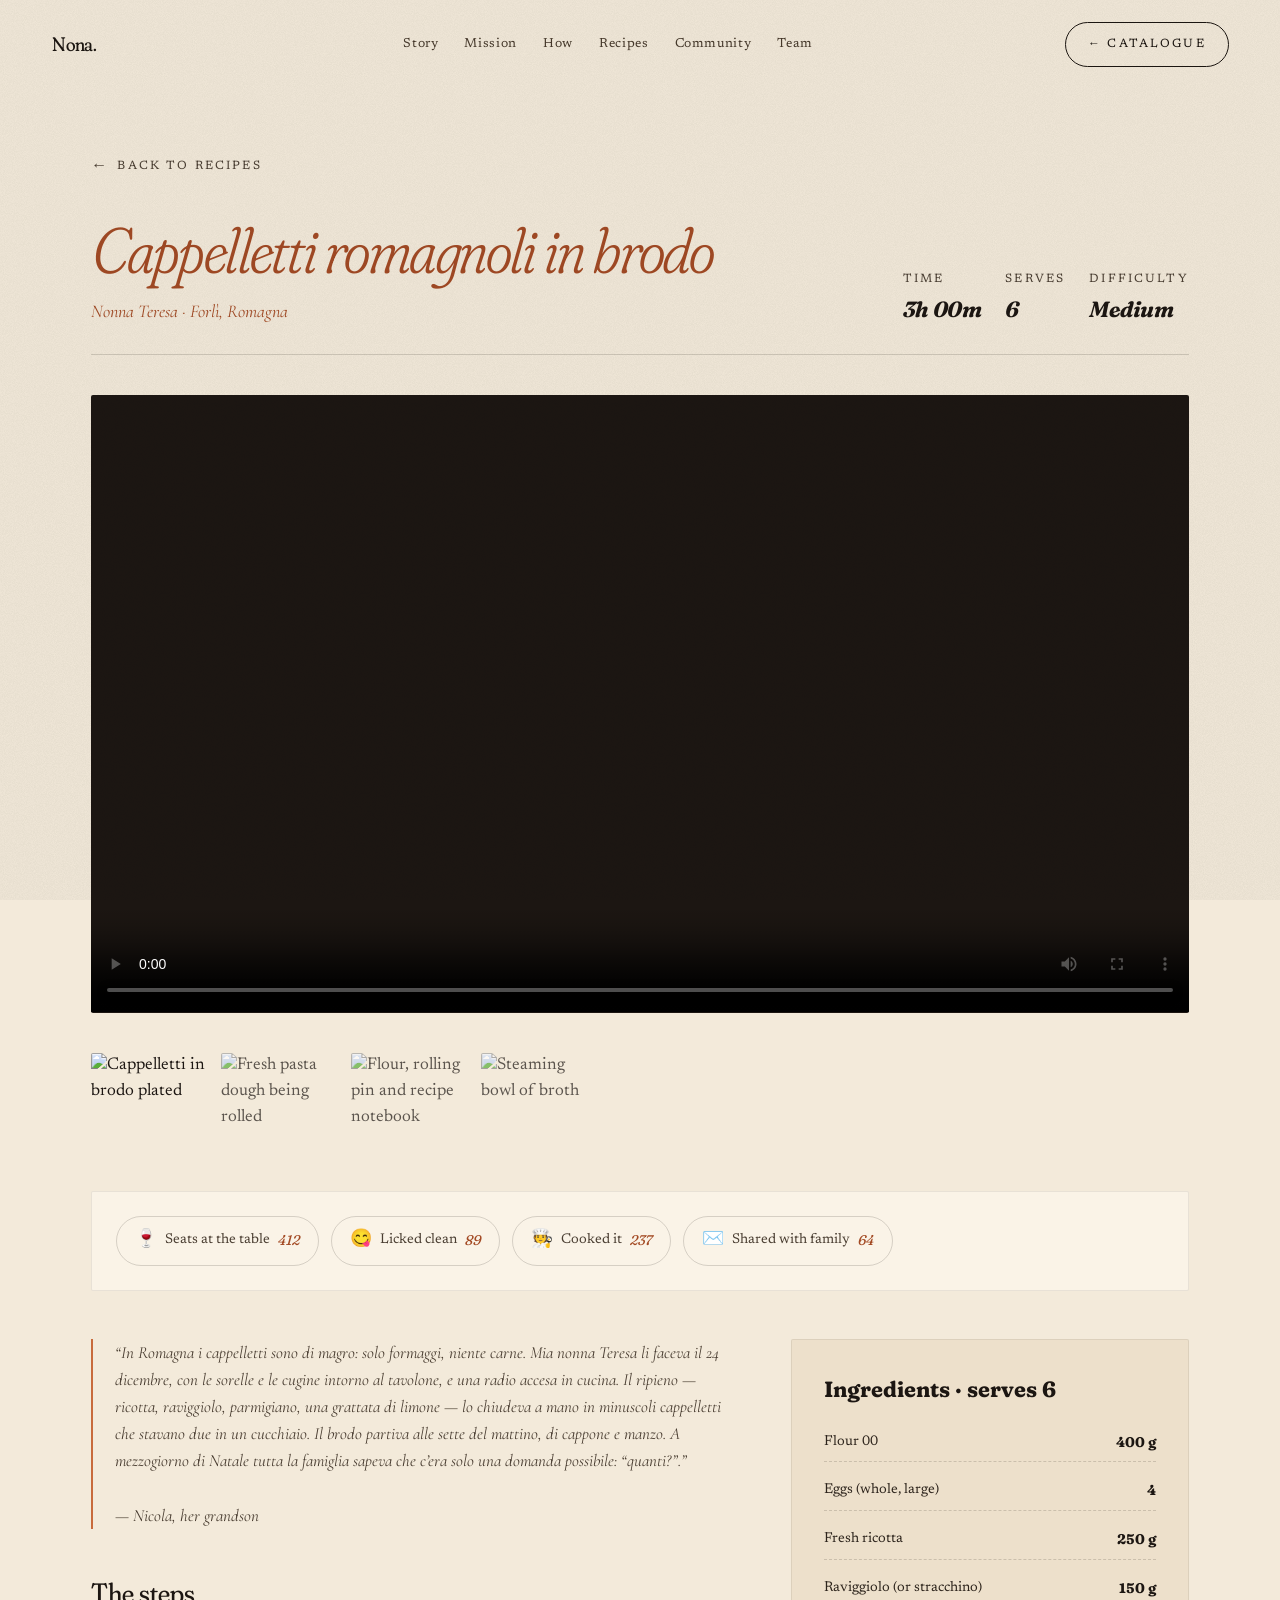
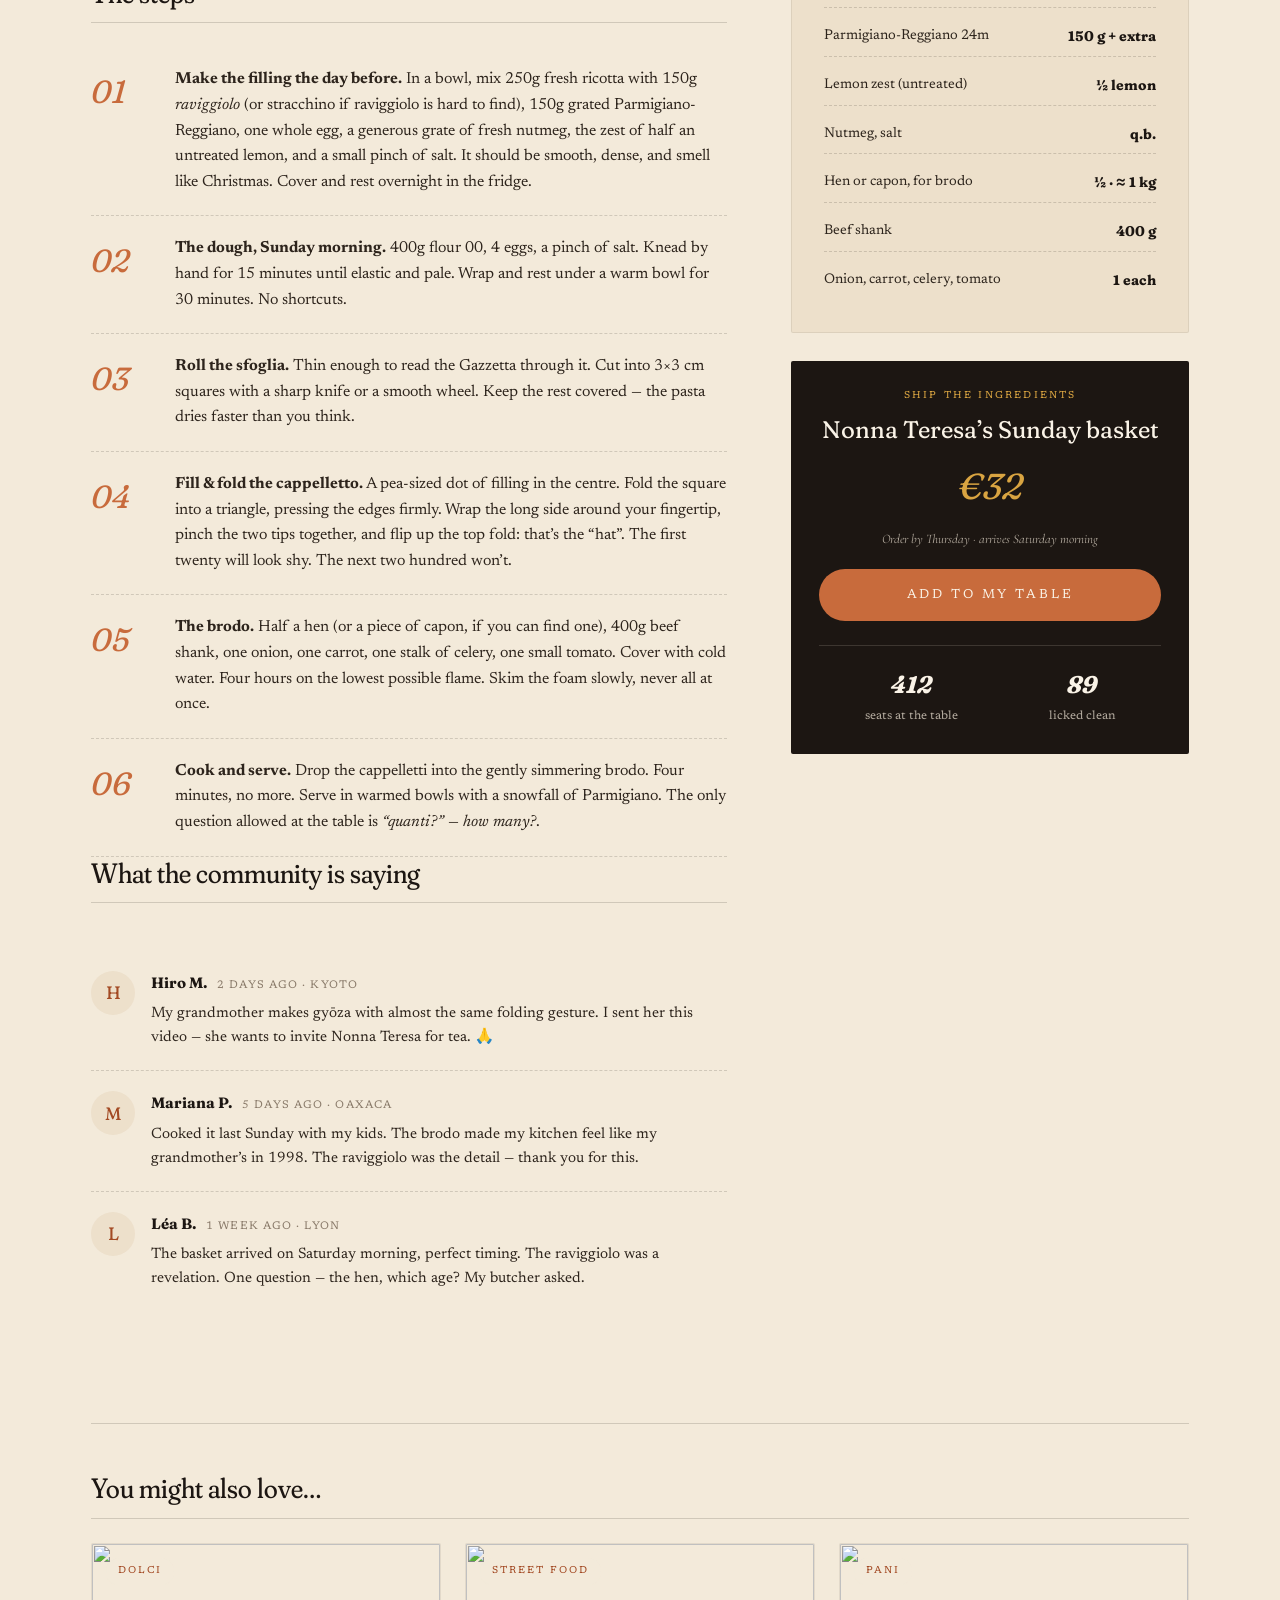
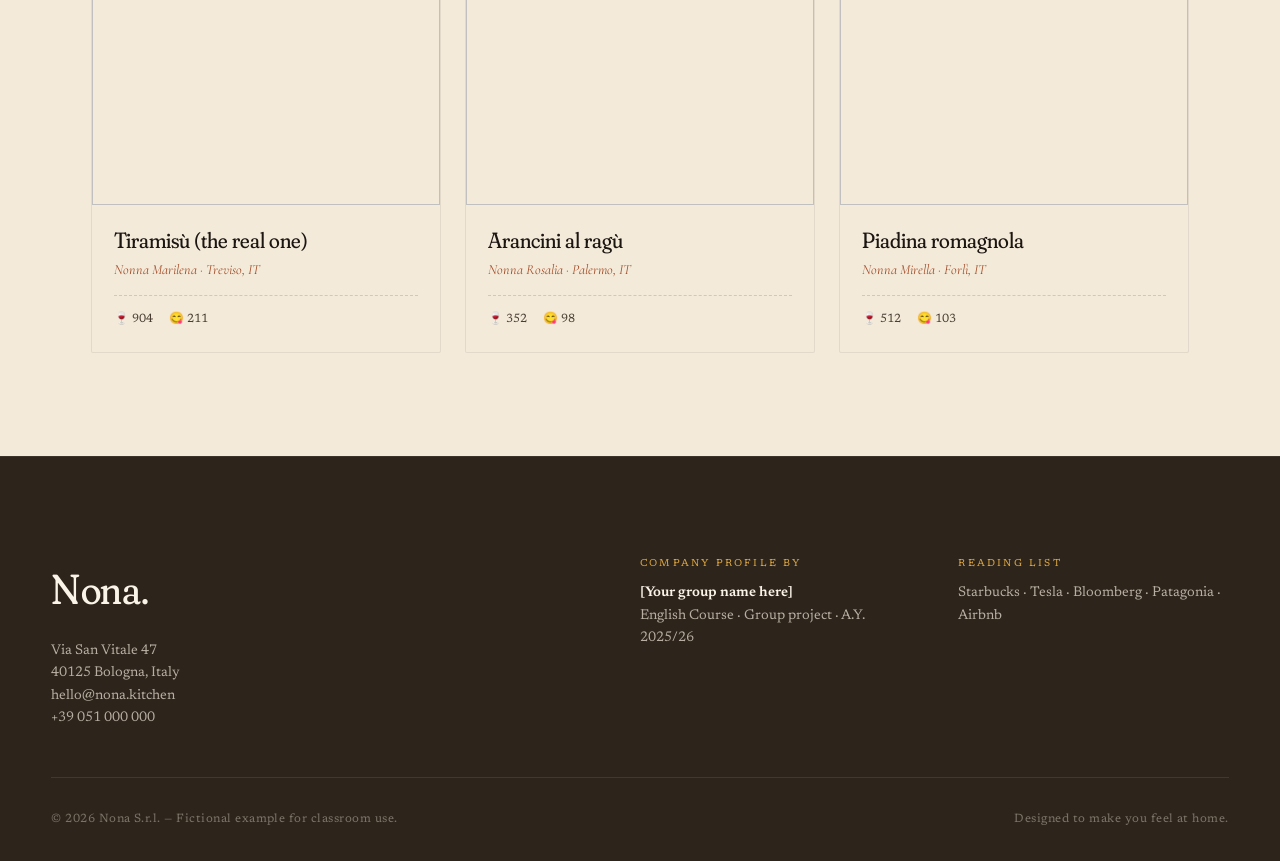
==== recipe.html @ f8107e26 "Redesign: Nona brand, 5 founders, community cookbook, recipe mockup - Rebrand Nonna → Nona (single '" ====
<!doctype html>
<html lang="en">
<head>
<meta charset="utf-8" />
<meta name="viewport" content="width=device-width, initial-scale=1, viewport-fit=cover" />
<meta name="theme-color" content="#F5EDE0" />
<title>Cappelletti romagnoli in brodo — Nona</title>
<meta name="description" content="Nonna Teresa's cappelletti romagnoli in brodo — the recipe, the story, the basket." />

<link rel="preconnect" href="https://fonts.googleapis.com" />
<link rel="preconnect" href="https://fonts.gstatic.com" crossorigin />
<link href="https://fonts.googleapis.com/css2?family=Fraunces:ital,opsz,wght,SOFT,WONK@0,9..144,300..900,0..100,0..1;1,9..144,300..900,0..100,0..1&family=Newsreader:ital,opsz,wght@0,6..72,200..800;1,6..72,200..800&family=Cormorant+Garamond:ital,wght@0,300..700;1,300..700&display=swap" rel="stylesheet" />

<link rel="stylesheet" href="styles.css" />
<link rel="icon" href="data:image/svg+xml;utf8,<svg xmlns=%22http://www.w3.org/2000/svg%22 viewBox=%220 0 100 100%22><text y=%22.9em%22 font-size=%2290%22>🍝</text></svg>" />
</head>
<body>

<div class="loader" aria-hidden="true">
  <div class="loader__ring"></div>
  <div class="loader__word"><span>N</span><span>o</span><span>n</span><span>a</span></div>
</div>

<header class="nav" role="navigation">
  <a href="index.html" class="nav__logo" aria-label="Nona — home">
    <svg viewBox="0 0 140 40" class="nav__mark" aria-hidden="true">
      <text x="0" y="30" class="nav__mark-text">Nona.</text>
    </svg>
  </a>
  <nav class="nav__links">
    <a href="index.html#story">Story</a>
    <a href="index.html#mission">Mission</a>
    <a href="index.html#how">How</a>
    <a href="recipes.html">Recipes</a>
    <a href="index.html#community">Community</a>
    <a href="index.html#team">Team</a>
  </nav>
  <a href="recipes.html" class="nav__cta">← Catalogue</a>
</header>

<article class="rd">
  <a href="recipes.html" class="rd__back">Back to recipes</a>

  <header class="rd__head">
    <div>
      <h1 class="rd__title"><em class="rd__title-name">Cappelletti romagnoli in brodo</em></h1>
      <p class="rd__by">Nonna Teresa · Forlì, Romagna</p>
    </div>
    <div class="rd__meta">
      <div>Time <strong>3h 00m</strong></div>
      <div>Serves <strong>6</strong></div>
      <div>Difficulty <strong>Medium</strong></div>
    </div>
  </header>

  <div class="rd__media">
    <video class="rd__video" poster="https://images.unsplash.com/photo-1587740908075-9e245070dfaa?w=1800&q=85&auto=format&fit=crop" controls preload="metadata" playsinline>
      <source src="https://cdn.pixabay.com/video/2023/04/22/159524-819336014_large.mp4" type="video/mp4" />
      Your browser does not support embedded video.
    </video>
  </div>
  <div class="rd__thumbs">
    <img class="is-active" src="https://images.unsplash.com/photo-1587740908075-9e245070dfaa?w=400&q=85&auto=format&fit=crop" alt="Cappelletti in brodo plated" />
    <img src="https://images.unsplash.com/photo-1516684669134-de6f7c473a2a?w=400&q=85&auto=format&fit=crop" alt="Fresh pasta dough being rolled" />
    <img src="https://images.unsplash.com/photo-1556909114-f6e7ad7d3136?w=400&q=85&auto=format&fit=crop" alt="Flour, rolling pin and recipe notebook" />
    <img src="https://images.unsplash.com/photo-1551183053-bf91a1d81141?w=400&q=85&auto=format&fit=crop" alt="Steaming bowl of broth" />
  </div>

  <div class="rd__reactions">
    <button data-rx="seats" data-base="412"><span class="ico">🍷</span><span class="lbl">Seats at the table</span><span class="cnt">412</span></button>
    <button data-rx="licked" data-base="89"><span class="ico">😋</span><span class="lbl">Licked clean</span><span class="cnt">89</span></button>
    <button data-rx="cooked" data-base="237"><span class="ico">🧑‍🍳</span><span class="lbl">Cooked it</span><span class="cnt">237</span></button>
    <button data-rx="shared" data-base="64"><span class="ico">✉️</span><span class="lbl">Shared with family</span><span class="cnt">64</span></button>
  </div>

  <div class="rd__body">
    <div class="rd__main">
      <p class="rd__story">
        &ldquo;In Romagna i cappelletti sono <em>di magro</em>: solo formaggi, niente carne. Mia nonna Teresa li faceva il 24 dicembre, con le sorelle e le cugine intorno al tavolone, e una radio accesa in cucina. Il ripieno &mdash; ricotta, raviggiolo, parmigiano, una grattata di limone &mdash; lo chiudeva a mano in minuscoli cappelletti che stavano due in un cucchiaio. Il brodo partiva alle sette del mattino, di cappone e manzo. A mezzogiorno di Natale tutta la famiglia sapeva che c&rsquo;era solo una domanda possibile: <em>&ldquo;quanti?&rdquo;</em>.&rdquo;
        <br/><br/>
        &mdash; <em>Nicola, her grandson</em>
      </p>

      <h2 class="rd__h3">The steps</h2>
      <ol class="rd__steps">
        <li><p><strong>Make the filling the day before.</strong> In a bowl, mix 250g fresh ricotta with 150g <em>raviggiolo</em> (or stracchino if raviggiolo is hard to find), 150g grated Parmigiano-Reggiano, one whole egg, a generous grate of fresh nutmeg, the zest of half an untreated lemon, and a small pinch of salt. It should be smooth, dense, and smell like Christmas. Cover and rest overnight in the fridge.</p></li>
        <li><p><strong>The dough, Sunday morning.</strong> 400g flour 00, 4 eggs, a pinch of salt. Knead by hand for 15 minutes until elastic and pale. Wrap and rest under a warm bowl for 30 minutes. No shortcuts.</p></li>
        <li><p><strong>Roll the sfoglia.</strong> Thin enough to read the Gazzetta through it. Cut into 3&times;3 cm squares with a sharp knife or a smooth wheel. Keep the rest covered &mdash; the pasta dries faster than you think.</p></li>
        <li><p><strong>Fill &amp; fold the cappelletto.</strong> A pea-sized dot of filling in the centre. Fold the square into a triangle, pressing the edges firmly. Wrap the long side around your fingertip, pinch the two tips together, and flip up the top fold: that&rsquo;s the &ldquo;hat&rdquo;. The first twenty will look shy. The next two hundred won&rsquo;t.</p></li>
        <li><p><strong>The brodo.</strong> Half a hen (or a piece of capon, if you can find one), 400g beef shank, one onion, one carrot, one stalk of celery, one small tomato. Cover with cold water. Four hours on the lowest possible flame. Skim the foam slowly, never all at once.</p></li>
        <li><p><strong>Cook and serve.</strong> Drop the cappelletti into the gently simmering brodo. Four minutes, no more. Serve in warmed bowls with a snowfall of Parmigiano. The only question allowed at the table is <em>&ldquo;quanti?&rdquo;</em> &mdash; <em>how many?</em>.</p></li>
      </ol>

      <h2 class="rd__h3 rd__comments-title">What the community is saying</h2>
      <div class="rd__comments">
        <div class="rd__comment">
          <div class="rd__comment-avatar">H</div>
          <div>
            <strong>Hiro M.</strong><time>2 days ago · Kyoto</time>
            <p>My grandmother makes gyōza with almost the same folding gesture. I sent her this video — she wants to invite Nonna Teresa for tea. 🙏</p>
          </div>
        </div>
        <div class="rd__comment">
          <div class="rd__comment-avatar">M</div>
          <div>
            <strong>Mariana P.</strong><time>5 days ago · Oaxaca</time>
            <p>Cooked it last Sunday with my kids. The brodo made my kitchen feel like my grandmother&rsquo;s in 1998. The raviggiolo was the detail — thank you for this.</p>
          </div>
        </div>
        <div class="rd__comment">
          <div class="rd__comment-avatar">L</div>
          <div>
            <strong>Léa B.</strong><time>1 week ago · Lyon</time>
            <p>The basket arrived on Saturday morning, perfect timing. The raviggiolo was a revelation. One question — the hen, which age? My butcher asked.</p>
          </div>
        </div>
      </div>
    </div>

    <aside class="rd__side">
      <div class="rd__ingredients">
        <h3>Ingredients · serves 6</h3>
        <ul>
          <li>Flour 00 <strong>400 g</strong></li>
          <li>Eggs (whole, large) <strong>4</strong></li>
          <li>Fresh ricotta <strong>250 g</strong></li>
          <li>Raviggiolo (or stracchino) <strong>150 g</strong></li>
          <li>Parmigiano-Reggiano 24m <strong>150 g + extra</strong></li>
          <li>Lemon zest (untreated) <strong>½ lemon</strong></li>
          <li>Nutmeg, salt <strong>q.b.</strong></li>
          <li>Hen or capon, for brodo <strong>½ · ≈ 1 kg</strong></li>
          <li>Beef shank <strong>400 g</strong></li>
          <li>Onion, carrot, celery, tomato <strong>1 each</strong></li>
        </ul>
      </div>

      <div class="basket-cta">
        <span class="basket-cta__eyebrow">Ship the ingredients</span>
        <div class="basket-cta__title">Nonna Teresa&rsquo;s Sunday basket</div>
        <div class="basket-cta__price">€32</div>
        <div class="basket-cta__when">Order by Thursday · arrives Saturday morning</div>
        <button type="button">Add to my table</button>
        <div class="basket-cta__stats">
          <div><strong>412</strong>seats at the table</div>
          <div><strong>89</strong>licked clean</div>
        </div>
      </div>
    </aside>
  </div>

  <section class="rd__similar">
    <h2 class="rd__h3">You might also love…</h2>
    <div class="recipes-grid">
      <a class="recipe-card" href="recipe.html?slug=tiramisu">
        <div class="recipe-card__media">
          <img src="https://images.unsplash.com/photo-1571877227200-a0d98ea607e9?w=900&q=85&auto=format&fit=crop" alt="" loading="lazy" />
          <span class="recipe-card__badge">Dolci</span>
        </div>
        <div class="recipe-card__body">
          <h3>Tiramisù (the real one)</h3>
          <p class="recipe-card__by">Nonna Marilena · Treviso, IT</p>
          <div class="recipe-card__meta"><span>🍷 904</span><span>😋 211</span></div>
        </div>
      </a>
      <a class="recipe-card" href="recipe.html?slug=arancini">
        <div class="recipe-card__media">
          <img src="https://images.unsplash.com/photo-1625937286074-9ca519d5d9df?w=900&q=85&auto=format&fit=crop" alt="" loading="lazy" />
          <span class="recipe-card__badge">Street food</span>
        </div>
        <div class="recipe-card__body">
          <h3>Arancini al ragù</h3>
          <p class="recipe-card__by">Nonna Rosalia · Palermo, IT</p>
          <div class="recipe-card__meta"><span>🍷 352</span><span>😋 98</span></div>
        </div>
      </a>
      <a class="recipe-card" href="recipe.html?slug=piadina">
        <div class="recipe-card__media">
          <img src="https://images.unsplash.com/photo-1628191080104-9e2ab1d5c4a9?w=900&q=85&auto=format&fit=crop" alt="" loading="lazy" />
          <span class="recipe-card__badge">Pani</span>
        </div>
        <div class="recipe-card__body">
          <h3>Piadina romagnola</h3>
          <p class="recipe-card__by">Nonna Mirella · Forlì, IT</p>
          <div class="recipe-card__meta"><span>🍷 512</span><span>😋 103</span></div>
        </div>
      </a>
    </div>
  </section>
</article>

<footer class="foot">
  <div class="foot__grid">
    <div>
      <h4 class="foot__mark">Nona.</h4>
      <p>Via San Vitale 47<br/>40125 Bologna, Italy</p>
      <p>hello@nona.kitchen<br/>+39 051 000 000</p>
    </div>
    <div>
      <span class="foot__label">Company profile by</span>
      <p><strong>[Your group name here]</strong><br/>English Course · Group project · A.Y. 2025/26</p>
    </div>
    <div>
      <span class="foot__label">Reading list</span>
      <p>Starbucks · Tesla · Bloomberg · Patagonia · Airbnb</p>
    </div>
  </div>
  <div class="foot__bottom">
    <span>© 2026 Nona S.r.l. — Fictional example for classroom use.</span>
    <span>Designed to make you feel at home.</span>
  </div>
</footer>

<script src="https://cdn.jsdelivr.net/npm/gsap@3.12.5/dist/gsap.min.js" defer></script>
<script src="https://cdn.jsdelivr.net/npm/gsap@3.12.5/dist/ScrollTrigger.min.js" defer></script>
<script src="https://cdn.jsdelivr.net/npm/lenis@1.1.14/dist/lenis.min.js" defer></script>
<script src="script.js" defer></script>
</body>
</html>
---- styles.css ----
/* ==========================================================================
   NONA — one-page scrollytelling
   Company-profile classroom example
   ========================================================================== */

/* ---------- Reset ---------- */
*, *::before, *::after { box-sizing: border-box; }
html { -webkit-text-size-adjust: 100%; scroll-behavior: auto; }
body, h1, h2, h3, h4, h5, h6, p, figure, blockquote, ul, ol, dl { margin: 0; }
ul, ol { padding: 0; list-style: none; }
img, svg, video { display: block; max-width: 100%; }
button, input, select, textarea { font: inherit; color: inherit; }
a { color: inherit; text-decoration: none; }
em { font-style: italic; }

/* ---------- Root ---------- */
:root {
  --cream:        #F3EADA;
  --cream-deep:   #EDE0CB;
  --paper:        #FAF3E7;
  --terracotta:   #C86B3C;
  --terracotta-2: #A34A24;
  --ochre:        #D9A441;
  --sage:         #6B7B5A;
  --ink:          #1C1612;
  --ink-2:        #2D241C;
  --ink-soft:     #4A3E32;
  --mute:         #8A7B6A;
  --line:         rgba(28,22,18,.16);
  --line-soft:    rgba(28,22,18,.08);

  --radius:       2px;
  --max:          1360px;
  --pad:          clamp(20px, 4vw, 56px);

  --ff-display:   'Fraunces', 'Times New Roman', serif;
  --ff-body:      'Newsreader', 'Georgia', serif;
  --ff-accent:    'Cormorant Garamond', serif;

  --ease-out:     cubic-bezier(.22, 1, .36, 1);
  --ease-soft:    cubic-bezier(.4, 0, .2, 1);
}

/* ---------- Base ---------- */
html, body { background: var(--cream); color: var(--ink); }
body {
  font-family: var(--ff-body);
  font-size: clamp(17px, 1.05vw, 19px);
  line-height: 1.55;
  font-weight: 400;
  -webkit-font-smoothing: antialiased;
  -moz-osx-font-smoothing: grayscale;
  overflow-x: hidden;
  text-rendering: optimizeLegibility;
  font-feature-settings: 'liga' 1, 'kern' 1, 'ss01' 1;
}

::selection { background: var(--terracotta); color: var(--paper); }

/* Subtle film grain overlay across the whole site */
body::after {
  content: '';
  position: fixed; inset: 0;
  pointer-events: none; z-index: 100;
  background-image: url("data:image/svg+xml,%3Csvg xmlns='http://www.w3.org/2000/svg' width='200' height='200'%3E%3Cfilter id='n'%3E%3CfeTurbulence type='fractalNoise' baseFrequency='1.1' numOctaves='2' stitchTiles='stitch'/%3E%3CfeColorMatrix values='0 0 0 0 0 0 0 0 0 0 0 0 0 0 0 0 0 0 0.18 0'/%3E%3C/filter%3E%3Crect width='100%25' height='100%25' filter='url(%23n)'/%3E%3C/svg%3E");
  opacity: .35;
  mix-blend-mode: multiply;
}

/* ---------- Typography ---------- */
.kicker, .eyebrow {
  font-family: var(--ff-body);
  font-size: 12px;
  letter-spacing: .22em;
  text-transform: uppercase;
  font-weight: 500;
  color: var(--ink-soft);
  display: inline-flex; align-items: center; gap: 10px;
}
.kicker__dot {
  width: 7px; height: 7px; border-radius: 50%;
  background: var(--terracotta);
  box-shadow: 0 0 0 4px rgba(200,107,60,.15);
}
.eyebrow--center { display: block; text-align: center; }
.eyebrow--dark { color: rgba(243,234,218,.65); }

.section-title {
  font-family: var(--ff-display);
  font-weight: 400;
  font-size: clamp(38px, 5vw, 78px);
  line-height: 1.02;
  letter-spacing: -0.018em;
  font-variation-settings: "SOFT" 80, "WONK" 1, "opsz" 144;
}
.section-title em {
  font-family: var(--ff-display);
  font-style: italic;
  font-variation-settings: "SOFT" 100, "WONK" 1, "opsz" 144;
  color: var(--terracotta-2);
}
.section-title--center { text-align: center; }
.section-title--dark { color: var(--paper); }
.section-title--dark em { color: var(--ochre); }

.big-type {
  font-family: var(--ff-display);
  font-weight: 300;
  font-size: clamp(50px, 8.5vw, 148px);
  line-height: .94;
  letter-spacing: -0.028em;
  font-variation-settings: "SOFT" 90, "WONK" 1, "opsz" 144;
  text-align: center;
  max-width: 18ch;
  margin: 0 auto;
}
.big-type em {
  font-style: italic;
  color: var(--terracotta-2);
  font-variation-settings: "SOFT" 100, "WONK" 1, "opsz" 144;
}
.big-type--alt { font-weight: 400; }

/* ---------- Loader ---------- */
.loader {
  position: fixed; inset: 0; z-index: 999;
  background: var(--cream);
  display: grid; place-items: center;
  transition: opacity .8s var(--ease-out), visibility .8s var(--ease-out);
}
.loader.is-done { opacity: 0; visibility: hidden; pointer-events: none; }
.loader__ring {
  width: 46px; height: 46px;
  border: 1px solid var(--line);
  border-top-color: var(--terracotta);
  border-radius: 50%;
  animation: spin 1.2s linear infinite;
  margin-bottom: 22px;
}
@keyframes spin { to { transform: rotate(360deg); } }
.loader__word {
  font-family: var(--ff-display);
  font-size: 22px;
  letter-spacing: .04em;
  font-variation-settings: "SOFT" 100, "WONK" 1;
  display: flex; gap: 2px;
}
.loader__word span {
  opacity: 0;
  animation: fade 1.2s var(--ease-out) forwards;
}
.loader__word span:nth-child(1){animation-delay:.05s}
.loader__word span:nth-child(2){animation-delay:.15s}
.loader__word span:nth-child(3){animation-delay:.25s}
.loader__word span:nth-child(4){animation-delay:.35s}
.loader__word span:nth-child(5){animation-delay:.45s}
@keyframes fade { to { opacity: 1; } }

/* ---------- Nav ---------- */
.nav {
  position: fixed; top: 0; left: 0; right: 0; z-index: 50;
  display: grid;
  grid-template-columns: auto 1fr auto;
  align-items: center;
  gap: 32px;
  padding: 22px var(--pad);
  mix-blend-mode: multiply;
  transition: background .3s var(--ease-out), backdrop-filter .3s var(--ease-out);
}
.nav.is-scrolled {
  background: rgba(243,234,218,.82);
  backdrop-filter: blur(10px);
  -webkit-backdrop-filter: blur(10px);
  mix-blend-mode: normal;
}
.nav__logo { display: inline-block; }
.nav__mark { width: 100px; height: 28px; }
.nav__mark-text {
  font-family: var(--ff-display);
  font-weight: 400;
  font-size: 28px;
  letter-spacing: -0.01em;
  fill: var(--ink);
  font-variation-settings: "SOFT" 100, "WONK" 1, "opsz" 144;
}
.nav__links {
  display: flex; gap: 26px;
  justify-content: center;
  font-size: 13px;
  letter-spacing: .05em;
  color: var(--ink-soft);
}
.nav__links a { position: relative; }
.nav__links a::after {
  content: ''; position: absolute;
  left: 0; bottom: -4px; width: 0; height: 1px;
  background: var(--terracotta);
  transition: width .35s var(--ease-out);
}
.nav__links a:hover::after { width: 100%; }
.nav__cta {
  font-size: 12px;
  letter-spacing: .18em;
  text-transform: uppercase;
  padding: 12px 22px;
  border: 1px solid var(--ink);
  border-radius: 999px;
  transition: background .3s, color .3s;
}
.nav__cta:hover { background: var(--ink); color: var(--paper); }

@media (max-width: 768px) {
  .nav__links { display: none; }
}

/* ---------- Hero ---------- */
.hero {
  position: relative;
  min-height: 100vh;
  padding: 0 var(--pad) 60px;
  display: grid;
  grid-template-rows: auto 1fr auto;
  overflow: hidden;
}
.hero__image-wrap {
  position: absolute; inset: 0;
  z-index: 0;
  overflow: hidden;
}
.hero__image {
  width: 100%; height: 100%;
  object-fit: cover;
  object-position: center 60%;
  filter: brightness(.72) saturate(1.08) contrast(1.02);
  transform: scale(1.06);
  will-change: transform;
}
.hero__grain {
  position: absolute; inset: 0; z-index: 1;
  background: linear-gradient(180deg, rgba(28,22,18,.35) 0%, rgba(28,22,18,.15) 35%, rgba(243,234,218,.0) 60%, rgba(243,234,218,.72) 100%);
}
.hero__content {
  position: relative; z-index: 2;
  margin-top: auto;
  max-width: var(--max);
  width: 100%;
  padding-top: 140px;
}
.hero__content .kicker {
  color: var(--paper);
  mix-blend-mode: difference;
}
.hero__title {
  font-family: var(--ff-display);
  font-weight: 300;
  font-size: clamp(56px, 11vw, 190px);
  line-height: .9;
  letter-spacing: -0.03em;
  color: var(--paper);
  margin-top: 18px;
  font-variation-settings: "SOFT" 90, "WONK" 1, "opsz" 144;
}
.hero__title em {
  font-style: italic;
  color: var(--ochre);
  font-variation-settings: "SOFT" 100, "WONK" 1, "opsz" 144;
}
.h-line { display: block; overflow: hidden; }
.h-line > span { display: inline-block; }
.hero__meta {
  position: relative; z-index: 2;
  margin-top: 72px;
  display: grid;
  grid-template-columns: repeat(3, 1fr);
  gap: 24px;
  border-top: 1px solid rgba(243,234,218,.25);
  padding-top: 22px;
  color: var(--paper);
}
.meta__label {
  display: block;
  font-size: 11px;
  letter-spacing: .2em;
  text-transform: uppercase;
  opacity: .6;
  margin-bottom: 6px;
}
.meta__value {
  font-family: var(--ff-display);
  font-size: clamp(15px, 1.2vw, 19px);
  font-variation-settings: "SOFT" 100, "WONK" 1, "opsz" 30;
}
.hero__scroll {
  position: absolute; bottom: 18px; right: var(--pad);
  display: flex; flex-direction: column; align-items: center; gap: 6px;
  font-size: 10px; letter-spacing: .25em; text-transform: uppercase;
  color: var(--paper);
  opacity: .6;
  z-index: 2;
}
.hero__scroll svg line { animation: scrollLine 2.2s var(--ease-out) infinite; }
@keyframes scrollLine { 0%{ transform-origin: top; transform: scaleY(.1);} 50%{ transform-origin: top; transform: scaleY(1);} 51%{ transform-origin: bottom; transform: scaleY(1);} 100%{ transform-origin: bottom; transform: scaleY(.1);} }

@media (max-width: 768px) {
  .hero__meta { grid-template-columns: 1fr; gap: 14px; padding-top: 18px; }
}

/* ---------- Marquee ---------- */
.marquee {
  border-top: 1px solid var(--line);
  border-bottom: 1px solid var(--line);
  overflow: hidden;
  padding: 22px 0;
  background: var(--cream-deep);
}
.marquee__track {
  display: flex; gap: 36px;
  white-space: nowrap;
  font-family: var(--ff-display);
  font-weight: 300;
  font-size: clamp(20px, 2.2vw, 34px);
  font-style: italic;
  color: var(--ink-soft);
  animation: marquee 38s linear infinite;
  font-variation-settings: "SOFT" 100, "WONK" 1, "opsz" 144;
}
.marquee__track span { flex-shrink: 0; }
@keyframes marquee {
  to { transform: translateX(-50%); }
}

/* ---------- Story ---------- */
.story {
  max-width: var(--max);
  margin: 0 auto;
  padding: clamp(80px, 10vw, 160px) var(--pad);
}
.section-head { max-width: 80ch; margin-bottom: 72px; }
.section-head--split {
  display: grid;
  grid-template-columns: 1fr 1fr;
  gap: 80px;
  max-width: none;
  align-items: end;
}
@media (max-width: 900px) {
  .section-head--split { grid-template-columns: 1fr; gap: 24px; }
}
.story__grid {
  display: grid;
  grid-template-columns: 5fr 7fr;
  gap: clamp(32px, 5vw, 96px);
  align-items: start;
}
.story__image figure, .story__image { margin: 0; }
.story__image img {
  width: 100%;
  aspect-ratio: 3/4;
  object-fit: cover;
  filter: saturate(.85) contrast(1.02);
  border-radius: var(--radius);
}
.story__image figcaption {
  margin-top: 14px;
  font-family: var(--ff-accent);
  font-style: italic;
  color: var(--ink-soft);
  font-size: 15px;
  padding-left: 14px;
  border-left: 1px solid var(--terracotta);
}
.story__text p {
  font-family: var(--ff-body);
  font-size: clamp(17px, 1.3vw, 21px);
  line-height: 1.62;
  color: var(--ink-2);
  margin-bottom: 1.1em;
}
.story__text strong { font-weight: 600; color: var(--ink); }
.story__text em { color: var(--terracotta-2); }
.drop::first-letter {
  font-family: var(--ff-display);
  font-size: 3.6em;
  line-height: .85;
  float: left;
  margin: 0.08em 0.08em 0 -0.04em;
  color: var(--terracotta-2);
  font-variation-settings: "SOFT" 100, "WONK" 1;
}
.callout {
  margin-top: 1.4em !important;
  padding: 18px 22px;
  border-left: 3px solid var(--terracotta);
  background: rgba(200,107,60,.06);
  font-style: italic;
  font-family: var(--ff-accent);
  font-size: 19px !important;
}

@media (max-width: 900px) {
  .story__grid { grid-template-columns: 1fr; }
}

/* Timeline — editorial horizontal track with icons + "today" pulse */
.timeline {
  margin-top: clamp(40px, 6vw, 80px);
  padding-top: 64px;
  display: grid;
  grid-template-columns: repeat(6, 1fr);
  gap: 0;
  position: relative;
}
/* base track (behind everything) */
.timeline::before {
  content: '';
  position: absolute;
  top: 23px;
  left: calc(100% / 12);   /* center of first column */
  right: calc(100% / 12);  /* center of last column */
  height: 2px;
  background: var(--line);
  z-index: 0;
  border-radius: 2px;
}
/* progress track — filled from start to "today" pulse */
.timeline::after {
  content: '';
  position: absolute;
  top: 23px;
  left: calc(100% / 12);
  width: calc(100% - (100% / 6));  /* full: first center → last center */
  height: 2px;
  background: linear-gradient(90deg, var(--terracotta) 0%, var(--ochre) 100%);
  z-index: 1;
  transform-origin: left center;
  transform: scaleX(0);
  border-radius: 2px;
}
.timeline.is-revealed::after { animation: tl-grow-h 2.6s var(--ease-out) forwards; }
@keyframes tl-grow-h { to { transform: scaleX(1); } }

.tl-item {
  position: relative;
  padding: 0 12px;
  text-align: center;
  z-index: 2;
}
.tl-item::before {
  content: '';
  position: absolute;
  top: -41px;
  left: 50%;
  transform: translateX(-50%);
  width: 16px;
  height: 16px;
  border-radius: 50%;
  background: var(--cream);
  border: 2px solid var(--terracotta);
  z-index: 3;
  transition: transform .3s var(--ease-out);
}
.tl-item:hover::before { transform: translateX(-50%) scale(1.25); }
.tl-item.is-now::before {
  background: var(--terracotta);
  width: 22px;
  height: 22px;
  top: -44px;
  border-color: var(--paper);
  box-shadow: 0 0 0 6px rgba(200, 107, 60, 0.20);
  animation: tl-pulse 2.4s ease-in-out infinite;
}
@keyframes tl-pulse {
  0%, 100% { box-shadow: 0 0 0 6px rgba(200, 107, 60, 0.20); }
  50%      { box-shadow: 0 0 0 14px rgba(200, 107, 60, 0.04); }
}
.tl-icon {
  display: block;
  font-size: 28px;
  line-height: 1;
  margin-bottom: 14px;
  filter: saturate(1.08);
}
.tl-year {
  display: block;
  font-family: var(--ff-display);
  font-style: italic;
  font-size: clamp(15px, 1.2vw, 18px);
  color: var(--terracotta-2);
  font-variation-settings: "SOFT" 100, "WONK" 1, "opsz" 30;
  margin-bottom: 8px;
  letter-spacing: 0.005em;
}
.tl-item.is-now .tl-year {
  color: var(--terracotta);
  font-weight: 500;
}
.tl-text {
  font-family: var(--ff-body);
  font-size: 13.5px;
  line-height: 1.45;
  color: var(--ink-2);
  max-width: 22ch;
  margin: 0 auto;
}
.tl-text strong { color: var(--ink); font-weight: 600; }

/* Mobile: vertical timeline, line on the left */
@media (max-width: 900px) {
  .timeline {
    grid-template-columns: 1fr;
    padding-top: 8px;
    padding-left: 48px;
    gap: 4px;
  }
  .timeline::before {
    top: 12px;
    bottom: 30px;
    left: 19px;
    right: auto;
    width: 2px;
    height: auto;
  }
  .timeline::after {
    top: 12px;
    left: 19px;
    right: auto;
    width: 2px;
    height: calc(100% - 60px);
    background: linear-gradient(180deg, var(--terracotta) 0%, var(--ochre) 100%);
    transform-origin: top center;
    transform: scaleY(0);
  }
  .timeline.is-revealed::after { animation: tl-grow-v 2.6s var(--ease-out) forwards; }
  @keyframes tl-grow-v { to { transform: scaleY(1); } }

  .tl-item {
    padding: 6px 0 28px 0;
    text-align: left;
    display: grid;
    grid-template-columns: 36px 1fr;
    grid-template-rows: auto auto;
    column-gap: 14px;
    row-gap: 4px;
  }
  .tl-item::before {
    position: absolute;
    top: 8px;
    left: -40px;
    transform: none;
  }
  .tl-item:hover::before { transform: scale(1.25); }
  .tl-item.is-now::before {
    top: 4px;
    left: -43px;
  }
  .tl-icon {
    grid-row: 1 / span 2;
    font-size: 24px;
    margin-bottom: 0;
    align-self: center;
  }
  .tl-year {
    grid-column: 2;
    margin-bottom: 0;
  }
  .tl-text {
    grid-column: 2;
    max-width: none;
    margin: 0;
  }
}

/* ---------- Mission / Vision ---------- */
.mission, .vision {
  padding: clamp(100px, 13vw, 200px) var(--pad);
  position: relative;
  text-align: center;
}
.vision { background: var(--cream-deep); }
.mission__sub, .vision__sub {
  max-width: 42ch;
  margin: 36px auto 0;
  font-family: var(--ff-accent);
  font-style: italic;
  font-size: clamp(18px, 1.3vw, 22px);
  color: var(--ink-soft);
}

/* ---------- How it works ---------- */
.how {
  max-width: var(--max);
  margin: 0 auto;
  padding: clamp(80px, 10vw, 160px) var(--pad);
}
.how__lede {
  font-family: var(--ff-body);
  font-size: clamp(17px, 1.2vw, 20px);
  line-height: 1.55;
  color: var(--ink-2);
  max-width: 46ch;
  align-self: end;
}
.steps {
  margin-top: 72px;
  display: grid;
  gap: 80px;
}
.step {
  display: grid;
  grid-template-columns: 7fr 5fr;
  gap: clamp(32px, 5vw, 80px);
  align-items: center;
}
.step:nth-child(even) { grid-template-columns: 5fr 7fr; }
.step:nth-child(even) .step__media { order: 2; }
.step__media img {
  width: 100%;
  aspect-ratio: 4/3;
  object-fit: cover;
  border-radius: var(--radius);
  filter: saturate(.95) contrast(1.02);
}
.step__body { max-width: 42ch; }
.step__num {
  font-family: var(--ff-display);
  font-size: 14px;
  letter-spacing: .18em;
  color: var(--terracotta);
  display: block;
  margin-bottom: 14px;
}
.step__body h3 {
  font-family: var(--ff-display);
  font-weight: 400;
  font-size: clamp(32px, 3.5vw, 58px);
  line-height: 1;
  margin-bottom: 20px;
  font-variation-settings: "SOFT" 90, "WONK" 1, "opsz" 144;
}
.step__body p {
  font-family: var(--ff-body);
  font-size: clamp(16px, 1.1vw, 19px);
  line-height: 1.6;
  color: var(--ink-2);
}
.step__body strong { font-weight: 600; color: var(--ink); }
.step__body em { color: var(--terracotta-2); font-style: italic; }

@media (max-width: 900px) {
  .step, .step:nth-child(even) { grid-template-columns: 1fr; }
  .step:nth-child(even) .step__media { order: 0; }
}

/* ---------- Numbers ---------- */
.numbers {
  padding: clamp(100px, 13vw, 200px) var(--pad);
  background: var(--paper);
  text-align: center;
}
.numbers__grid {
  margin-top: 72px;
  display: grid;
  grid-template-columns: repeat(4, 1fr);
  gap: 48px;
  max-width: var(--max);
  margin-inline: auto;
}
.stat { border-top: 1px solid var(--line); padding-top: 22px; text-align: left; }
.stat__num {
  display: block;
  font-family: var(--ff-display);
  font-size: clamp(52px, 7vw, 104px);
  line-height: .9;
  font-weight: 300;
  letter-spacing: -0.02em;
  color: var(--terracotta-2);
  font-variation-settings: "SOFT" 90, "WONK" 1, "opsz" 144;
}
.stat__num span { font-size: 0.5em; opacity: .6; margin-left: 4px; }
.stat__label {
  display: block;
  margin-top: 12px;
  font-family: var(--ff-body);
  font-size: 14px;
  letter-spacing: .05em;
  color: var(--ink-soft);
}
.numbers__note {
  margin: 72px auto 0;
  max-width: 72ch;
  font-family: var(--ff-accent);
  font-style: italic;
  font-size: 16px;
  color: var(--ink-soft);
}
.numbers__note strong { font-style: normal; color: var(--ink); }

@media (max-width: 900px) { .numbers__grid { grid-template-columns: 1fr 1fr; gap: 32px; } }
@media (max-width: 520px) { .numbers__grid { grid-template-columns: 1fr; } }

/* ---------- Team ---------- */
.team {
  max-width: var(--max);
  margin: 0 auto;
  padding: clamp(100px, 13vw, 200px) var(--pad);
}
.team__grid {
  display: grid;
  grid-template-columns: repeat(3, 1fr);
  gap: 48px;
}
.member { margin: 0; }
.member img {
  width: 100%;
  aspect-ratio: 4/5;
  object-fit: cover;
  filter: saturate(.9);
  border-radius: var(--radius);
}
.member figcaption { margin-top: 20px; }
.member h3 {
  font-family: var(--ff-display);
  font-weight: 400;
  font-size: clamp(22px, 1.8vw, 28px);
  line-height: 1.15;
  font-variation-settings: "SOFT" 100, "WONK" 1, "opsz" 144;
}
.member__role {
  font-family: var(--ff-accent);
  font-style: italic;
  color: var(--terracotta-2);
  font-size: 15px;
  margin: 4px 0 10px !important;
}
.member p {
  font-size: 15px;
  line-height: 1.55;
  color: var(--ink-soft);
  max-width: 36ch;
}

.pull-quote {
  max-width: 28ch;
  margin: clamp(64px, 8vw, 120px) auto 0;
  text-align: center;
  font-family: var(--ff-display);
  font-weight: 300;
  font-size: clamp(28px, 3.5vw, 54px);
  line-height: 1.1;
  font-variation-settings: "SOFT" 100, "WONK" 1, "opsz" 144;
  position: relative;
}
.pull-quote em { color: var(--terracotta-2); font-style: italic; }
.pull-quote cite {
  display: block;
  margin-top: 20px;
  font-family: var(--ff-body);
  font-style: normal;
  font-size: 12px;
  letter-spacing: .18em;
  text-transform: uppercase;
  color: var(--ink-soft);
}
.pull-quote::before, .pull-quote::after {
  content: '';
  width: 40px; height: 1px;
  background: var(--terracotta);
  display: block;
  margin: 0 auto 24px;
}
.pull-quote::after { margin: 24px auto 0; }
.pull-quote--small { font-size: clamp(18px, 1.6vw, 24px); max-width: 56ch; margin-top: 40px; }

@media (max-width: 900px) { .team__grid { grid-template-columns: 1fr; } }

/* ---------- Why Now ---------- */
.whynow {
  display: grid;
  grid-template-columns: 1fr 1fr;
  align-items: stretch;
  background: var(--ink);
  color: var(--paper);
}
.whynow__image { overflow: hidden; }
.whynow__image img {
  width: 100%; height: 100%;
  object-fit: cover;
  min-height: 520px;
  filter: saturate(.8) brightness(.85);
}
.whynow__text {
  padding: clamp(60px, 8vw, 120px) clamp(40px, 6vw, 80px);
  display: flex;
  flex-direction: column;
  justify-content: center;
}
.whynow__text .eyebrow { color: rgba(243,234,218,.6); }
.whynow__text .section-title { color: var(--paper); margin-bottom: 28px; }
.whynow__text .section-title em { color: var(--ochre); }
.whynow__text p {
  font-family: var(--ff-body);
  font-size: clamp(16px, 1.15vw, 19px);
  line-height: 1.6;
  color: rgba(243,234,218,.82);
  margin-bottom: 1em;
  max-width: 50ch;
}
.whynow__text strong { color: var(--paper); font-weight: 600; }

@media (max-width: 900px) {
  .whynow { grid-template-columns: 1fr; }
  .whynow__image img { min-height: 320px; }
}

/* ---------- Trust ---------- */
.trust {
  padding: clamp(80px, 10vw, 140px) var(--pad);
  text-align: center;
  background: var(--cream-deep);
}
.trust__logos {
  margin: 48px auto 0;
  max-width: 1100px;
  display: grid;
  grid-template-columns: repeat(4, 1fr);
  gap: 32px 48px;
  font-family: var(--ff-display);
  font-weight: 400;
  font-size: clamp(15px, 1.3vw, 20px);
  color: var(--ink-soft);
  font-style: italic;
  font-variation-settings: "SOFT" 100, "WONK" 1, "opsz" 144;
}
.trust__logos span {
  padding: 14px 0;
  border-bottom: 1px solid var(--line-soft);
}
@media (max-width: 700px) { .trust__logos { grid-template-columns: 1fr 1fr; } }

/* ---------- CTA ---------- */
.cta {
  padding: clamp(100px, 14vw, 220px) var(--pad);
  text-align: center;
}
.cta__title {
  font-family: var(--ff-display);
  font-weight: 300;
  font-size: clamp(50px, 8vw, 140px);
  line-height: .95;
  letter-spacing: -0.025em;
  max-width: 18ch;
  margin: 0 auto;
  font-variation-settings: "SOFT" 90, "WONK" 1, "opsz" 144;
}
.cta__title em { color: var(--terracotta-2); font-style: italic; }
.cta__sub {
  margin: 28px auto 40px;
  max-width: 46ch;
  font-family: var(--ff-accent);
  font-style: italic;
  font-size: clamp(17px, 1.3vw, 22px);
  color: var(--ink-soft);
}
.cta__button {
  display: inline-flex;
  align-items: center; gap: 18px;
  padding: 20px 36px;
  background: var(--ink);
  color: var(--paper);
  font-family: var(--ff-body);
  font-size: 13px;
  letter-spacing: .22em;
  text-transform: uppercase;
  border-radius: 999px;
  transition: background .3s var(--ease-out), transform .3s var(--ease-out);
}
.cta__button:hover { background: var(--terracotta-2); transform: translateY(-2px); }
.cta__button svg { width: 32px; height: 12px; }

/* ==========================================================================
   DEBRIEF — classroom section (inverted theme)
   ========================================================================== */
.debrief {
  background: var(--ink);
  color: var(--paper);
  padding: clamp(100px, 12vw, 180px) var(--pad);
  border-top: 1px solid rgba(243,234,218,.08);
}
.debrief__intro {
  max-width: 80ch;
  margin-bottom: 80px;
}
.debrief__intro .section-title { margin-top: 18px; }
.debrief__lede {
  margin-top: 28px;
  font-family: var(--ff-accent);
  font-style: italic;
  font-size: clamp(18px, 1.4vw, 22px);
  line-height: 1.5;
  color: rgba(243,234,218,.7);
  max-width: 60ch;
}

.debrief__grid {
  display: grid;
  grid-template-columns: repeat(auto-fit, minmax(320px, 1fr));
  gap: 32px;
  max-width: var(--max);
  margin: 0 auto;
}

.rule {
  padding: 36px 32px;
  background: rgba(243,234,218,.03);
  border: 1px solid rgba(243,234,218,.1);
  border-radius: var(--radius);
  transition: background .3s var(--ease-out), border-color .3s var(--ease-out);
}
.rule:hover {
  background: rgba(200,107,60,.06);
  border-color: rgba(200,107,60,.35);
}
.rule header { margin-bottom: 20px; }
.rule__tag {
  display: inline-block;
  font-family: var(--ff-body);
  font-size: 10px;
  letter-spacing: .22em;
  text-transform: uppercase;
  color: var(--ochre);
  margin-bottom: 14px;
  padding: 4px 10px;
  border: 1px solid rgba(217,164,65,.4);
  border-radius: 999px;
}
.rule h3 {
  font-family: var(--ff-display);
  font-weight: 400;
  font-size: clamp(22px, 2vw, 28px);
  line-height: 1.15;
  color: var(--paper);
  font-variation-settings: "SOFT" 100, "WONK" 1, "opsz" 144;
}
.rule p {
  font-family: var(--ff-body);
  font-size: 15px;
  line-height: 1.6;
  color: rgba(243,234,218,.78);
  margin-bottom: 12px;
}
.rule strong { color: var(--paper); font-weight: 600; }
.rule em { color: var(--ochre); font-style: italic; }
.rule__check li {
  padding: 8px 0;
  border-bottom: 1px dashed rgba(243,234,218,.12);
  font-size: 14px;
  color: rgba(243,234,218,.78);
  line-height: 1.5;
}
.rule__check li:last-child { border-bottom: 0; }
.rule__note {
  margin-top: 16px;
  padding-top: 16px;
  border-top: 1px solid rgba(243,234,218,.1);
  font-size: 13px !important;
  font-style: italic;
  color: rgba(243,234,218,.55) !important;
}
.chipline {
  display: flex; flex-wrap: wrap; gap: 8px;
  margin-top: 14px;
}
.chipline span {
  padding: 8px 14px;
  border: 1px solid rgba(200,107,60,.5);
  border-radius: 999px;
  font-family: var(--ff-display);
  font-size: 14px;
  color: var(--paper);
  font-variation-settings: "SOFT" 100, "WONK" 1, "opsz" 30;
}
.seven { counter-reset: n; }
.seven li {
  padding: 10px 0 10px 40px;
  position: relative;
  border-bottom: 1px dashed rgba(243,234,218,.12);
  font-size: 14px;
  color: rgba(243,234,218,.78);
  line-height: 1.5;
  counter-increment: n;
}
.seven li:last-child { border-bottom: 0; }
.seven li::before {
  content: counter(n);
  position: absolute;
  left: 0; top: 10px;
  font-family: var(--ff-display);
  font-style: italic;
  color: var(--ochre);
  font-size: 18px;
  font-variation-settings: "SOFT" 100, "WONK" 1, "opsz" 30;
}

/* ---------- Footer ---------- */
.foot {
  background: var(--ink-2);
  color: rgba(243,234,218,.7);
  padding: clamp(60px, 8vw, 100px) var(--pad) 32px;
  border-top: 1px solid rgba(243,234,218,.08);
}
.foot__grid {
  max-width: var(--max);
  margin: 0 auto;
  display: grid;
  grid-template-columns: 2fr 1fr 1fr;
  gap: 48px;
  padding-bottom: 48px;
  border-bottom: 1px solid rgba(243,234,218,.1);
}
.foot__mark {
  font-family: var(--ff-display);
  font-weight: 400;
  font-size: 42px;
  letter-spacing: -0.01em;
  color: var(--paper);
  margin-bottom: 18px;
  font-variation-settings: "SOFT" 100, "WONK" 1, "opsz" 144;
}
.foot__label {
  display: block;
  font-size: 10px;
  letter-spacing: .22em;
  text-transform: uppercase;
  color: var(--ochre);
  margin-bottom: 10px;
}
.foot p { font-size: 14px; line-height: 1.6; }
.foot strong { color: var(--paper); font-weight: 600; }
.foot__bottom {
  max-width: var(--max);
  margin: 32px auto 0;
  display: flex;
  justify-content: space-between;
  font-size: 12px;
  letter-spacing: .04em;
  color: rgba(243,234,218,.4);
}
@media (max-width: 900px) {
  .foot__grid { grid-template-columns: 1fr; gap: 32px; }
  .foot__bottom { flex-direction: column; gap: 8px; }
}

/* ---------- Reveal helpers ---------- */
[data-reveal] > span { display: inline-block; transform: translateY(110%); will-change: transform; }
.is-revealed [data-reveal] > span,
[data-reveal].is-revealed > span { transform: translateY(0); }

/* ==========================================================================
   RECIPES & CHARTS — community cookbook preview
   ========================================================================== */
.recipes {
  max-width: var(--max);
  margin: 0 auto;
  padding: clamp(80px, 10vw, 160px) var(--pad);
  background: var(--paper);
}
.recipes .section-head--split { align-items: start; margin-bottom: 64px; }

.charts {
  display: grid;
  grid-template-columns: 1fr 1.4fr;
  gap: clamp(32px, 5vw, 80px);
  align-items: stretch;
  margin: 40px 0 clamp(60px, 8vw, 100px);
}
.chart {
  background: var(--cream);
  border: 1px solid var(--line-soft);
  border-radius: var(--radius);
  padding: clamp(28px, 3vw, 44px);
  margin: 0;
  display: flex;
  flex-direction: column;
}
.chart__title {
  font-family: var(--ff-display);
  font-weight: 400;
  font-size: clamp(20px, 1.8vw, 26px);
  line-height: 1.2;
  color: var(--ink);
  font-variation-settings: "SOFT" 90, "WONK" 1, "opsz" 144;
  margin-bottom: 24px;
  padding-bottom: 14px;
  border-bottom: 1px solid var(--line);
}
.chart--donut { text-align: center; }
.chart--donut .chart__body { position: relative; max-width: 260px; margin: 12px auto 20px; }
.chart--donut svg { width: 100%; height: auto; overflow: visible; }
.chart__seg {
  transition: stroke-dashoffset .9s var(--ease-out);
  stroke-linecap: butt;
}
.chart__donut-num {
  font-family: var(--ff-display);
  font-size: 26px;
  font-weight: 400;
  fill: var(--ink);
  font-variation-settings: "SOFT" 90, "WONK" 1, "opsz" 144;
  letter-spacing: -0.02em;
}
.chart__donut-lbl {
  font-family: var(--ff-body);
  font-size: 11px;
  fill: var(--ink-soft);
  letter-spacing: .18em;
  text-transform: uppercase;
}
.chart__legend {
  display: grid;
  grid-template-columns: 1fr 1fr;
  gap: 8px 20px;
  text-align: left;
  font-size: 13px;
  color: var(--ink-soft);
  margin-top: auto;
}
.chart__legend li { display: flex; align-items: center; gap: 10px; }
.chart__legend span {
  width: 10px; height: 10px; border-radius: 50%;
  background: var(--c, var(--terracotta));
  flex-shrink: 0;
}
.chart__legend em {
  margin-left: auto;
  font-family: var(--ff-display);
  font-style: normal;
  color: var(--ink);
  font-variation-settings: "SOFT" 100, "WONK" 1;
}

.chart--bars .bars { display: flex; flex-direction: column; gap: 14px; flex: 1; }
.chart--bars .bars li {
  display: grid;
  grid-template-columns: 90px 1fr 48px;
  align-items: center;
  gap: 16px;
  font-size: 14px;
}
.bars__label { color: var(--ink); font-family: var(--ff-body); }
.bars__track {
  height: 10px;
  background: rgba(28,22,18,.07);
  border-radius: 999px;
  overflow: hidden;
  position: relative;
}
.bars__fill {
  display: block;
  height: 100%;
  width: 0;
  background: var(--c, var(--terracotta));
  border-radius: 999px;
  transition: width 1s var(--ease-out);
}
.bars.is-revealed .bars__fill { width: var(--w); }
.bars__val {
  text-align: right;
  font-family: var(--ff-display);
  color: var(--ink);
  font-variation-settings: "SOFT" 100, "WONK" 1;
}
.bars__rest { opacity: .6; font-style: italic; }
.bars__rest .bars__label, .bars__rest .bars__val { font-style: italic; }
.chart__note {
  margin-top: 20px;
  font-family: var(--ff-accent);
  font-style: italic;
  font-size: 13px;
  color: var(--ink-soft);
  padding-top: 14px;
  border-top: 1px solid var(--line-soft);
}

@media (max-width: 900px) {
  .charts { grid-template-columns: 1fr; }
  .chart--bars .bars li { grid-template-columns: 76px 1fr 42px; gap: 10px; font-size: 13px; }
}

/* Recipe preview grid */
.recipes-preview { margin-top: 20px; }
.recipes-preview .eyebrow {
  display: block;
  margin-bottom: 32px;
  font-family: var(--ff-accent);
  font-style: italic;
  font-size: 17px;
  color: var(--ink-soft);
  text-transform: none;
  letter-spacing: 0;
  font-weight: 400;
}
.recipes-grid {
  display: grid;
  grid-template-columns: repeat(3, 1fr);
  gap: 32px;
}
.recipe-card {
  display: flex;
  flex-direction: column;
  background: var(--cream);
  border: 1px solid var(--line-soft);
  border-radius: var(--radius);
  overflow: hidden;
  transition: transform .4s var(--ease-out), box-shadow .4s var(--ease-out), border-color .4s;
}
.recipe-card:hover {
  transform: translateY(-4px);
  box-shadow: 0 18px 40px -20px rgba(28,22,18,.28);
  border-color: rgba(200,107,60,.35);
}
.recipe-card__media {
  position: relative;
  aspect-ratio: 4/3;
  overflow: hidden;
}
.recipe-card__media img {
  width: 100%; height: 100%;
  object-fit: cover;
  transition: transform .7s var(--ease-out);
}
.recipe-card:hover .recipe-card__media img { transform: scale(1.04); }
.recipe-card__badge {
  position: absolute;
  top: 14px; left: 14px;
  background: rgba(243,234,218,.94);
  color: var(--terracotta-2);
  font-family: var(--ff-body);
  font-size: 10px;
  letter-spacing: .2em;
  text-transform: uppercase;
  padding: 6px 12px;
  border-radius: 999px;
  backdrop-filter: blur(6px);
}
.recipe-card__body { padding: 22px 22px 24px; }
.recipe-card__body h3 {
  font-family: var(--ff-display);
  font-weight: 400;
  font-size: 22px;
  line-height: 1.2;
  color: var(--ink);
  font-variation-settings: "SOFT" 90, "WONK" 1, "opsz" 144;
  margin-bottom: 6px;
}
.recipe-card__by {
  font-family: var(--ff-accent);
  font-style: italic;
  color: var(--terracotta-2);
  font-size: 14px;
  margin-bottom: 14px;
}
.recipe-card__meta {
  display: flex;
  gap: 16px;
  padding-top: 14px;
  border-top: 1px dashed var(--line);
  font-size: 12px;
  color: var(--ink-soft);
  flex-wrap: wrap;
}
.recipe-card__meta em {
  font-style: italic;
  color: var(--mute);
  font-size: 11px;
}

.see-all {
  display: inline-flex;
  align-items: center; gap: 12px;
  margin-top: 48px;
  font-family: var(--ff-body);
  font-size: 13px;
  letter-spacing: .2em;
  text-transform: uppercase;
  color: var(--terracotta-2);
  border-bottom: 1px solid var(--terracotta-2);
  padding-bottom: 4px;
  transition: gap .3s var(--ease-out);
}
.see-all:hover { gap: 20px; }
.see-all svg { width: 28px; height: 10px; }

.recipes-grid--three {
  grid-template-columns: repeat(3, 1fr);
  max-width: 1200px;
  margin-inline: auto;
}

@media (max-width: 900px) { .recipes-grid { grid-template-columns: 1fr 1fr; } .recipes-grid--three { grid-template-columns: 1fr 1fr; } }
@media (max-width: 560px) { .recipes-grid { grid-template-columns: 1fr; } .recipes-grid--three { grid-template-columns: 1fr; } }

/* ---------- By the numbers (end-of-page block) ---------- */
.numbers-block {
  max-width: var(--max);
  margin: 0 auto;
  padding: clamp(80px, 10vw, 160px) var(--pad);
  background: var(--paper);
}
.numbers-block .timeline { margin-top: clamp(40px, 6vw, 80px); }
.numbers-block .charts { margin-top: clamp(60px, 8vw, 100px); margin-bottom: 0; }

/* ==========================================================================
   COMMUNITY
   ========================================================================== */
.community {
  max-width: var(--max);
  margin: 0 auto;
  padding: clamp(80px, 10vw, 160px) var(--pad);
}
.community__grid {
  display: grid;
  grid-template-columns: repeat(3, 1fr);
  gap: clamp(24px, 3vw, 48px);
  margin-top: 40px;
}
.community__block {
  background: var(--cream-deep);
  border: 1px solid var(--line-soft);
  border-radius: var(--radius);
  padding: clamp(28px, 3vw, 44px);
  display: flex;
  flex-direction: column;
  gap: 18px;
  transition: border-color .3s, background .3s;
}
.community__block:hover { border-color: rgba(200,107,60,.35); }
.community__num {
  font-family: var(--ff-display);
  font-style: italic;
  font-size: 28px;
  color: var(--terracotta-2);
  font-variation-settings: "SOFT" 100, "WONK" 1, "opsz" 144;
  letter-spacing: -0.02em;
}
.community__block h3 {
  font-family: var(--ff-display);
  font-weight: 400;
  font-size: clamp(26px, 2.4vw, 36px);
  line-height: 1.1;
  color: var(--ink);
  font-variation-settings: "SOFT" 90, "WONK" 1, "opsz" 144;
}
.community__block p {
  font-family: var(--ff-body);
  font-size: 16px;
  line-height: 1.6;
  color: var(--ink-2);
}
.community__block p strong { color: var(--ink); font-weight: 600; }
.community__block p em { color: var(--terracotta-2); font-style: italic; }
.community__photo {
  width: 100%;
  aspect-ratio: 4/3;
  object-fit: cover;
  border-radius: var(--radius);
  margin-top: auto;
  filter: saturate(.92);
}

.match-viz {
  margin-top: auto;
  display: grid;
  grid-template-columns: 1fr auto 1fr;
  gap: 12px;
  align-items: center;
  background: var(--paper);
  border-radius: var(--radius);
  padding: 16px;
  border: 1px solid var(--line-soft);
}
.match-viz__card {
  text-align: center;
  font-size: 12px;
  color: var(--ink-soft);
}
.match-viz__card img {
  width: 100%;
  aspect-ratio: 1;
  object-fit: cover;
  border-radius: 50%;
  margin-bottom: 10px;
  border: 2px solid var(--cream-deep);
}
.match-viz__card em {
  color: var(--terracotta-2);
  font-style: italic;
}
.match-viz__line {
  position: relative;
  width: 60px;
  height: 1px;
  background: var(--terracotta);
}
.match-viz__line::before, .match-viz__line::after {
  content: '';
  position: absolute;
  top: 50%;
  width: 6px; height: 6px;
  background: var(--terracotta);
  border-radius: 50%;
  transform: translateY(-50%);
}
.match-viz__line::before { left: -3px; }
.match-viz__line::after { right: -3px; }
.match-viz__line span {
  position: absolute;
  top: -28px; left: 50%;
  transform: translateX(-50%);
  white-space: nowrap;
  font-family: var(--ff-accent);
  font-style: italic;
  font-size: 11px;
  color: var(--ink-soft);
}

.rewards {
  margin-top: auto;
  display: flex;
  flex-direction: column;
  gap: 2px;
  border-top: 1px dashed var(--line);
  padding-top: 12px;
}
.rewards li {
  display: grid;
  grid-template-columns: 28px 1fr auto;
  align-items: center;
  gap: 12px;
  padding: 8px 0;
  border-bottom: 1px dashed var(--line-soft);
  font-size: 13px;
}
.rewards li:last-child { border-bottom: 0; }
.rewards__ico { font-size: 18px; text-align: center; }
.rewards__lbl { font-family: var(--ff-body); color: var(--ink); font-weight: 600; }
.rewards__val { font-family: var(--ff-accent); font-style: italic; color: var(--ink-soft); font-size: 12px; }

@media (max-width: 900px) { .community__grid { grid-template-columns: 1fr; } }

/* ==========================================================================
   TEAM — 5 founders
   ========================================================================== */
.team__lede {
  margin-top: 24px;
  font-family: var(--ff-accent);
  font-style: italic;
  font-size: clamp(17px, 1.3vw, 21px);
  line-height: 1.5;
  color: var(--ink-soft);
  max-width: 60ch;
}
.team__grid--five {
  grid-template-columns: repeat(5, 1fr);
  gap: 32px;
}
.member__grandma {
  font-family: var(--ff-accent) !important;
  font-style: italic !important;
  font-size: 13px !important;
  color: var(--terracotta-2) !important;
  margin: 8px 0 10px !important;
  line-height: 1.5 !important;
  padding-left: 10px;
  border-left: 2px solid var(--ochre);
}
.member__grandma em { color: var(--ink) !important; font-style: italic; font-weight: 600; }

@media (max-width: 1100px) {
  .team__grid--five { grid-template-columns: repeat(3, 1fr); }
}
@media (max-width: 700px) {
  .team__grid--five { grid-template-columns: 1fr 1fr; }
}
@media (max-width: 480px) {
  .team__grid--five { grid-template-columns: 1fr; }
}

/* ==========================================================================
   RECIPES CATALOG PAGE (recipes.html)
   ========================================================================== */
.catalog-hero {
  padding: clamp(140px, 14vw, 200px) var(--pad) clamp(40px, 6vw, 80px);
  text-align: center;
  max-width: var(--max);
  margin: 0 auto;
}
.catalog-hero h1 {
  font-family: var(--ff-display);
  font-weight: 300;
  font-size: clamp(44px, 6vw, 92px);
  line-height: 1;
  letter-spacing: -0.025em;
  font-variation-settings: "SOFT" 90, "WONK" 1, "opsz" 144;
}
.catalog-hero h1 em { color: var(--terracotta-2); font-style: italic; }
.catalog-hero p {
  margin: 24px auto 0;
  max-width: 56ch;
  font-family: var(--ff-accent);
  font-style: italic;
  font-size: clamp(17px, 1.3vw, 21px);
  color: var(--ink-soft);
}
.catalog-hero .searchbar {
  margin: 36px auto 0;
  max-width: 520px;
  display: flex;
  border: 1px solid var(--ink);
  border-radius: 999px;
  padding: 6px 6px 6px 24px;
  background: var(--cream);
  align-items: center;
}
.catalog-hero .searchbar input {
  flex: 1;
  border: 0;
  background: transparent;
  outline: 0;
  font-family: var(--ff-body);
  font-size: 15px;
  color: var(--ink);
  padding: 8px 0;
}
.catalog-hero .searchbar input::placeholder { color: var(--mute); }
.catalog-hero .searchbar button {
  background: var(--ink);
  color: var(--paper);
  border: 0;
  border-radius: 999px;
  padding: 10px 22px;
  font-size: 12px;
  letter-spacing: .18em;
  text-transform: uppercase;
  cursor: pointer;
}

.filter-chips {
  display: flex;
  flex-wrap: wrap;
  gap: 10px;
  justify-content: center;
  max-width: var(--max);
  margin: 0 auto 48px;
  padding: 0 var(--pad);
}
.filter-chips button {
  background: transparent;
  border: 1px solid var(--line);
  color: var(--ink-soft);
  border-radius: 999px;
  padding: 10px 20px;
  font-family: var(--ff-body);
  font-size: 13px;
  letter-spacing: .06em;
  cursor: pointer;
  transition: background .3s var(--ease-out), color .3s, border-color .3s;
}
.filter-chips button:hover { border-color: var(--terracotta); color: var(--ink); }
.filter-chips button.is-active {
  background: var(--ink);
  color: var(--paper);
  border-color: var(--ink);
}

.catalog {
  max-width: var(--max);
  margin: 0 auto;
  padding: 0 var(--pad) clamp(80px, 10vw, 140px);
}
.catalog .recipes-grid {
  display: grid;
  grid-template-columns: repeat(3, 1fr);
  gap: 32px;
}
.catalog .recipe-card.is-hidden { display: none; }

@media (max-width: 900px) { .catalog .recipes-grid { grid-template-columns: 1fr 1fr; } }
@media (max-width: 560px) { .catalog .recipes-grid { grid-template-columns: 1fr; } }

/* ==========================================================================
   RECIPE DETAIL PAGE (recipe.html)
   ========================================================================== */
.rd {
  max-width: 1200px;
  margin: 0 auto;
  padding: clamp(120px, 12vw, 180px) var(--pad) clamp(60px, 8vw, 120px);
}
.rd__back {
  display: inline-flex; align-items: center; gap: 8px;
  font-size: 12px;
  letter-spacing: .18em;
  text-transform: uppercase;
  color: var(--ink-soft);
  margin-bottom: 40px;
}
.rd__back::before { content: '←'; font-size: 16px; }
.rd__head {
  display: grid;
  grid-template-columns: 1fr auto;
  gap: 32px;
  align-items: end;
  padding-bottom: 28px;
  border-bottom: 1px solid var(--line);
  margin-bottom: 40px;
}
.rd__title {
  font-family: var(--ff-display);
  font-weight: 300;
  font-size: clamp(36px, 5vw, 72px);
  line-height: 1;
  letter-spacing: -0.025em;
  font-variation-settings: "SOFT" 90, "WONK" 1, "opsz" 144;
}
.rd__title em { color: var(--terracotta-2); font-style: italic; }
.rd__by {
  margin-top: 16px;
  font-family: var(--ff-accent);
  font-style: italic;
  font-size: 18px;
  color: var(--terracotta-2);
}
.rd__meta {
  display: flex;
  gap: 24px;
  font-size: 12px;
  letter-spacing: .18em;
  text-transform: uppercase;
  color: var(--ink-soft);
}
.rd__meta strong { display: block; font-family: var(--ff-display); font-size: 22px; font-style: italic; color: var(--ink); letter-spacing: -0.02em; text-transform: none; margin-top: 4px; }

.rd__media {
  aspect-ratio: 16/9;
  background: var(--ink);
  border-radius: var(--radius);
  overflow: hidden;
  position: relative;
  margin-bottom: 40px;
}
.rd__media img,
.rd__media video {
  width: 100%; height: 100%;
  object-fit: cover;
  display: block;
  background: var(--ink);
}
.rd__media .play {
  position: absolute;
  top: 50%; left: 50%;
  transform: translate(-50%, -50%);
  width: 84px; height: 84px;
  border-radius: 50%;
  background: rgba(243,234,218,.92);
  border: 0;
  cursor: pointer;
  display: grid; place-items: center;
  transition: transform .3s var(--ease-out);
}
.rd__media .play:hover { transform: translate(-50%, -50%) scale(1.08); }
.rd__media .play::before {
  content: '';
  width: 0; height: 0;
  border-left: 22px solid var(--ink);
  border-top: 14px solid transparent;
  border-bottom: 14px solid transparent;
  margin-left: 5px;
}
.rd__thumbs {
  display: flex;
  gap: 10px;
  margin-top: 14px;
}
.rd__thumbs img {
  width: 120px;
  aspect-ratio: 4/3;
  object-fit: cover;
  border-radius: var(--radius);
  opacity: .7;
  cursor: pointer;
  transition: opacity .3s;
}
.rd__thumbs img:hover, .rd__thumbs img.is-active { opacity: 1; }

.rd__body {
  display: grid;
  grid-template-columns: 1.6fr 1fr;
  gap: clamp(40px, 5vw, 80px);
  align-items: start;
}
.rd__story {
  font-family: var(--ff-accent);
  font-style: italic;
  font-size: clamp(17px, 1.3vw, 20px);
  line-height: 1.6;
  color: var(--ink-soft);
  padding-left: 22px;
  border-left: 2px solid var(--terracotta);
  margin-bottom: 48px;
}
.rd__h3 {
  font-family: var(--ff-display);
  font-weight: 400;
  font-size: 28px;
  line-height: 1.2;
  color: var(--ink);
  font-variation-settings: "SOFT" 90, "WONK" 1, "opsz" 144;
  margin-bottom: 24px;
  padding-bottom: 12px;
  border-bottom: 1px solid var(--line);
}
.rd__steps { counter-reset: st; }
.rd__steps li {
  counter-increment: st;
  display: grid;
  grid-template-columns: 60px 1fr;
  gap: 24px;
  padding: 20px 0;
  border-bottom: 1px dashed var(--line);
}
.rd__steps li::before {
  content: counter(st, decimal-leading-zero);
  font-family: var(--ff-display);
  font-style: italic;
  font-size: 32px;
  color: var(--terracotta);
  font-variation-settings: "SOFT" 100, "WONK" 1;
}
.rd__steps li p {
  font-family: var(--ff-body);
  font-size: 16px;
  line-height: 1.6;
  color: var(--ink-2);
}

.rd__side {
  position: sticky;
  top: 100px;
  display: flex;
  flex-direction: column;
  gap: 28px;
}
.rd__ingredients {
  background: var(--cream-deep);
  border: 1px solid var(--line-soft);
  border-radius: var(--radius);
  padding: 32px;
}
.rd__ingredients h3 {
  font-family: var(--ff-display);
  font-size: 22px;
  margin-bottom: 18px;
  font-variation-settings: "SOFT" 90, "WONK" 1;
}
.rd__ingredients ul { display: flex; flex-direction: column; gap: 10px; }
.rd__ingredients li {
  display: flex; justify-content: space-between;
  padding: 8px 0;
  border-bottom: 1px dashed var(--line);
  font-size: 14px;
  color: var(--ink-2);
}
.rd__ingredients li:last-child { border-bottom: 0; }
.rd__ingredients li strong { color: var(--ink); font-family: var(--ff-display); font-variation-settings: "SOFT" 100, "WONK" 1; }

.basket-cta {
  background: var(--ink);
  color: var(--paper);
  border-radius: var(--radius);
  padding: 28px;
  text-align: center;
}
.basket-cta__eyebrow {
  display: block;
  font-size: 10px;
  letter-spacing: .22em;
  text-transform: uppercase;
  color: var(--ochre);
  margin-bottom: 12px;
}
.basket-cta__title {
  font-family: var(--ff-display);
  font-weight: 400;
  font-size: 24px;
  line-height: 1.2;
  margin-bottom: 8px;
  font-variation-settings: "SOFT" 90, "WONK" 1;
}
.basket-cta__price {
  font-family: var(--ff-display);
  font-style: italic;
  color: var(--ochre);
  font-size: 36px;
  font-variation-settings: "SOFT" 100, "WONK" 1;
  margin: 14px 0;
}
.basket-cta__when {
  font-family: var(--ff-accent);
  font-style: italic;
  color: rgba(243,234,218,.7);
  font-size: 13px;
  margin-bottom: 20px;
}
.basket-cta button {
  width: 100%;
  background: var(--terracotta);
  color: var(--paper);
  border: 0;
  border-radius: 999px;
  padding: 16px;
  font-family: var(--ff-body);
  font-size: 13px;
  letter-spacing: .22em;
  text-transform: uppercase;
  cursor: pointer;
  transition: background .3s var(--ease-out), transform .3s var(--ease-out);
}
.basket-cta button:hover { background: var(--terracotta-2); transform: translateY(-2px); }
.basket-cta button.is-added { background: var(--sage); }
.basket-cta__stats {
  display: flex;
  justify-content: space-around;
  margin-top: 24px;
  padding-top: 20px;
  border-top: 1px solid rgba(243,234,218,.15);
  font-size: 12px;
  color: rgba(243,234,218,.7);
  text-align: center;
}
.basket-cta__stats strong {
  display: block;
  font-family: var(--ff-display);
  font-style: italic;
  color: var(--paper);
  font-size: 24px;
  font-variation-settings: "SOFT" 100, "WONK" 1;
  margin-bottom: 4px;
}

.rd__reactions {
  margin: 48px 0;
  display: flex;
  flex-wrap: wrap;
  gap: 12px;
  padding: 24px;
  background: var(--paper);
  border: 1px solid var(--line-soft);
  border-radius: var(--radius);
}
.rd__reactions button {
  display: flex;
  align-items: center;
  gap: 8px;
  background: transparent;
  border: 1px solid var(--line);
  border-radius: 999px;
  padding: 10px 18px;
  font-family: var(--ff-body);
  font-size: 14px;
  color: var(--ink-soft);
  cursor: pointer;
  transition: background .3s, border-color .3s, transform .2s;
}
.rd__reactions button:hover { border-color: var(--terracotta); }
.rd__reactions button.is-active { background: rgba(200,107,60,.12); border-color: var(--terracotta); color: var(--ink); }
.rd__reactions button:active { transform: scale(.96); }
.rd__reactions .ico { font-size: 18px; }
.rd__reactions .lbl { }
.rd__reactions .cnt { font-family: var(--ff-display); font-style: italic; color: var(--terracotta-2); font-variation-settings: "SOFT" 100, "WONK" 1; }

.rd__comments { margin: 48px 0; }
.rd__comment {
  padding: 20px 0;
  border-bottom: 1px dashed var(--line);
  display: grid;
  grid-template-columns: 44px 1fr;
  gap: 16px;
}
.rd__comment:last-child { border-bottom: 0; }
.rd__comment-avatar {
  width: 44px; height: 44px;
  border-radius: 50%;
  background: var(--cream-deep);
  display: grid; place-items: center;
  font-family: var(--ff-display);
  font-size: 18px;
  color: var(--terracotta-2);
  font-variation-settings: "SOFT" 100, "WONK" 1;
}
.rd__comment strong {
  font-family: var(--ff-display);
  font-size: 15px;
  color: var(--ink);
}
.rd__comment time {
  font-size: 11px;
  color: var(--mute);
  letter-spacing: .1em;
  text-transform: uppercase;
  margin-left: 10px;
}
.rd__comment p {
  font-family: var(--ff-body);
  font-size: 15px;
  line-height: 1.6;
  color: var(--ink-2);
  margin-top: 4px;
}

.rd__similar {
  margin-top: 64px;
  padding-top: 48px;
  border-top: 1px solid var(--line);
}
.rd__similar .recipes-grid {
  grid-template-columns: repeat(3, 1fr);
  gap: 24px;
  margin-top: 24px;
}

@media (max-width: 900px) {
  .rd__body { grid-template-columns: 1fr; }
  .rd__side { position: static; }
  .rd__head { grid-template-columns: 1fr; gap: 20px; }
  .rd__similar .recipes-grid { grid-template-columns: 1fr; }
}

@media (prefers-reduced-motion: reduce) {
  * { animation: none !important; transition: none !important; }
  .h-line > span, [data-reveal] > span { transform: none !important; }
  .marquee__track { animation: none; }
  .chart__seg, .bars__fill { transition: none !important; }
}
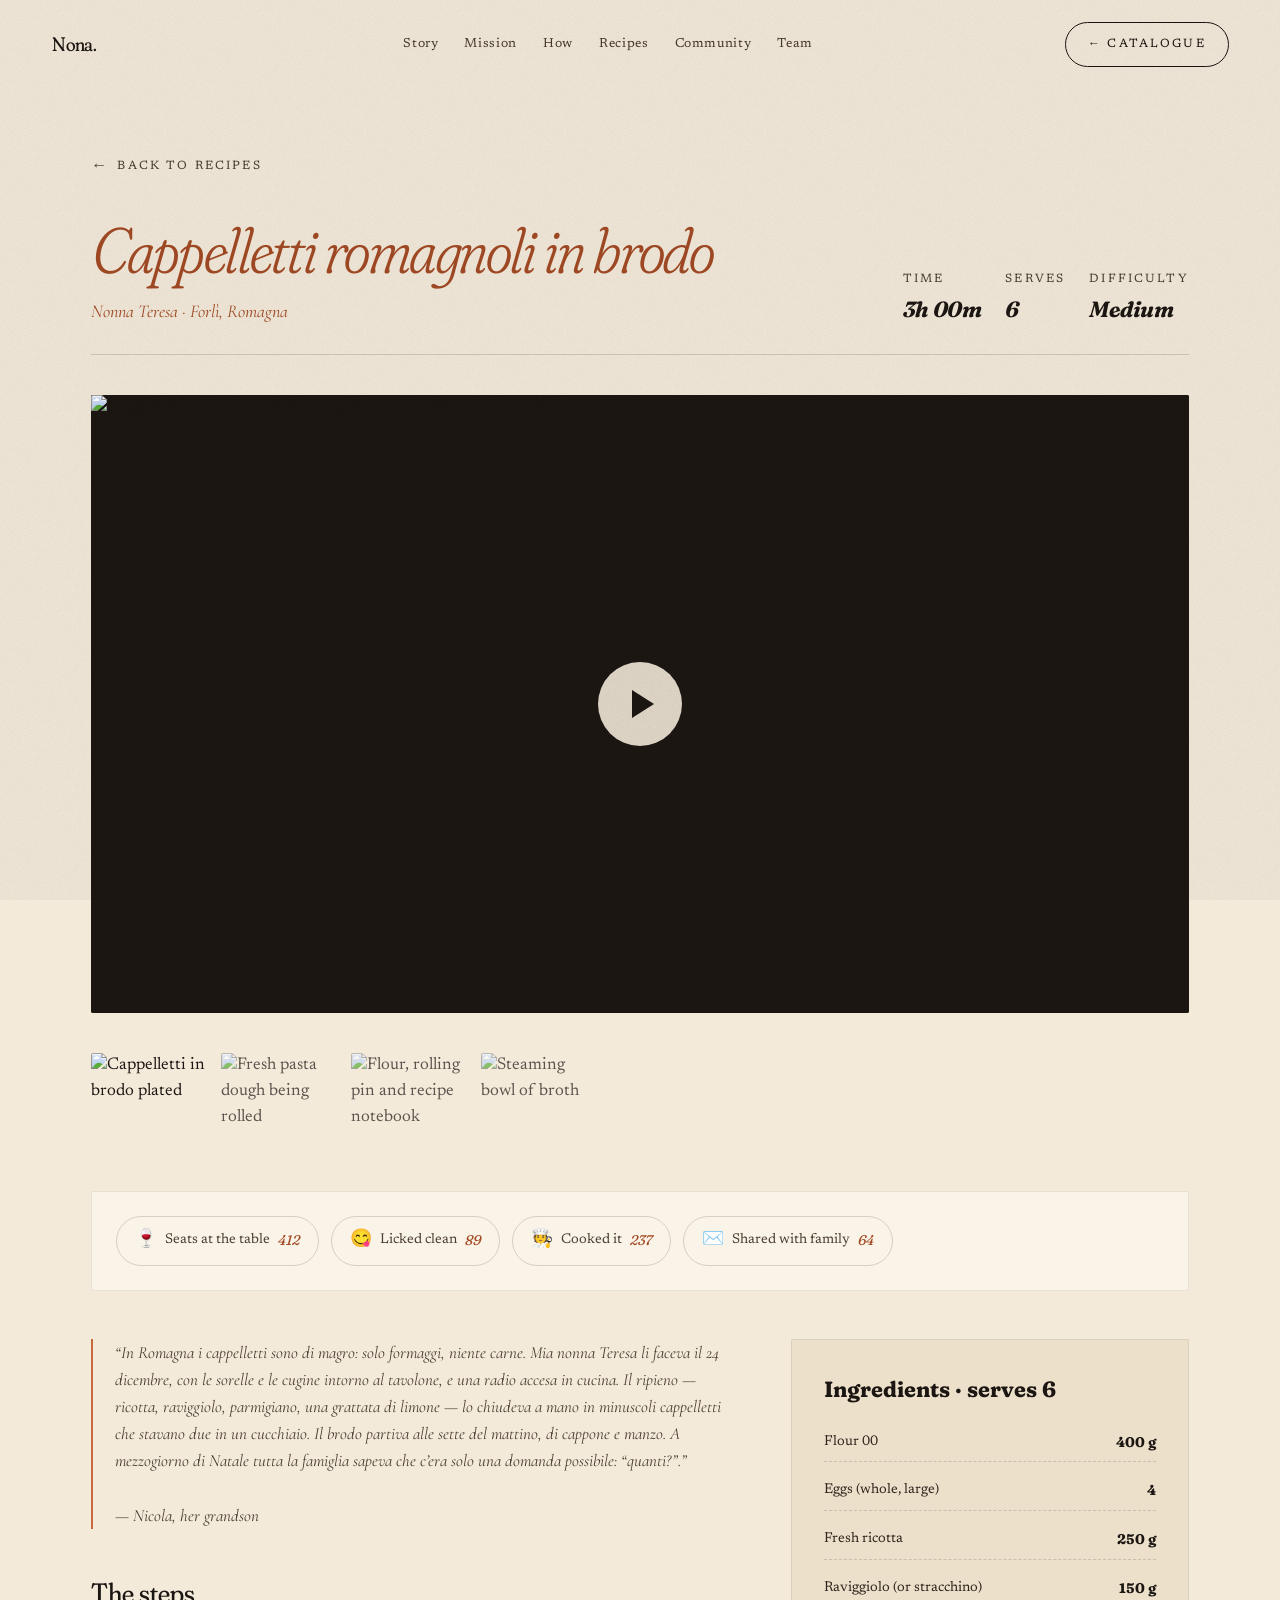
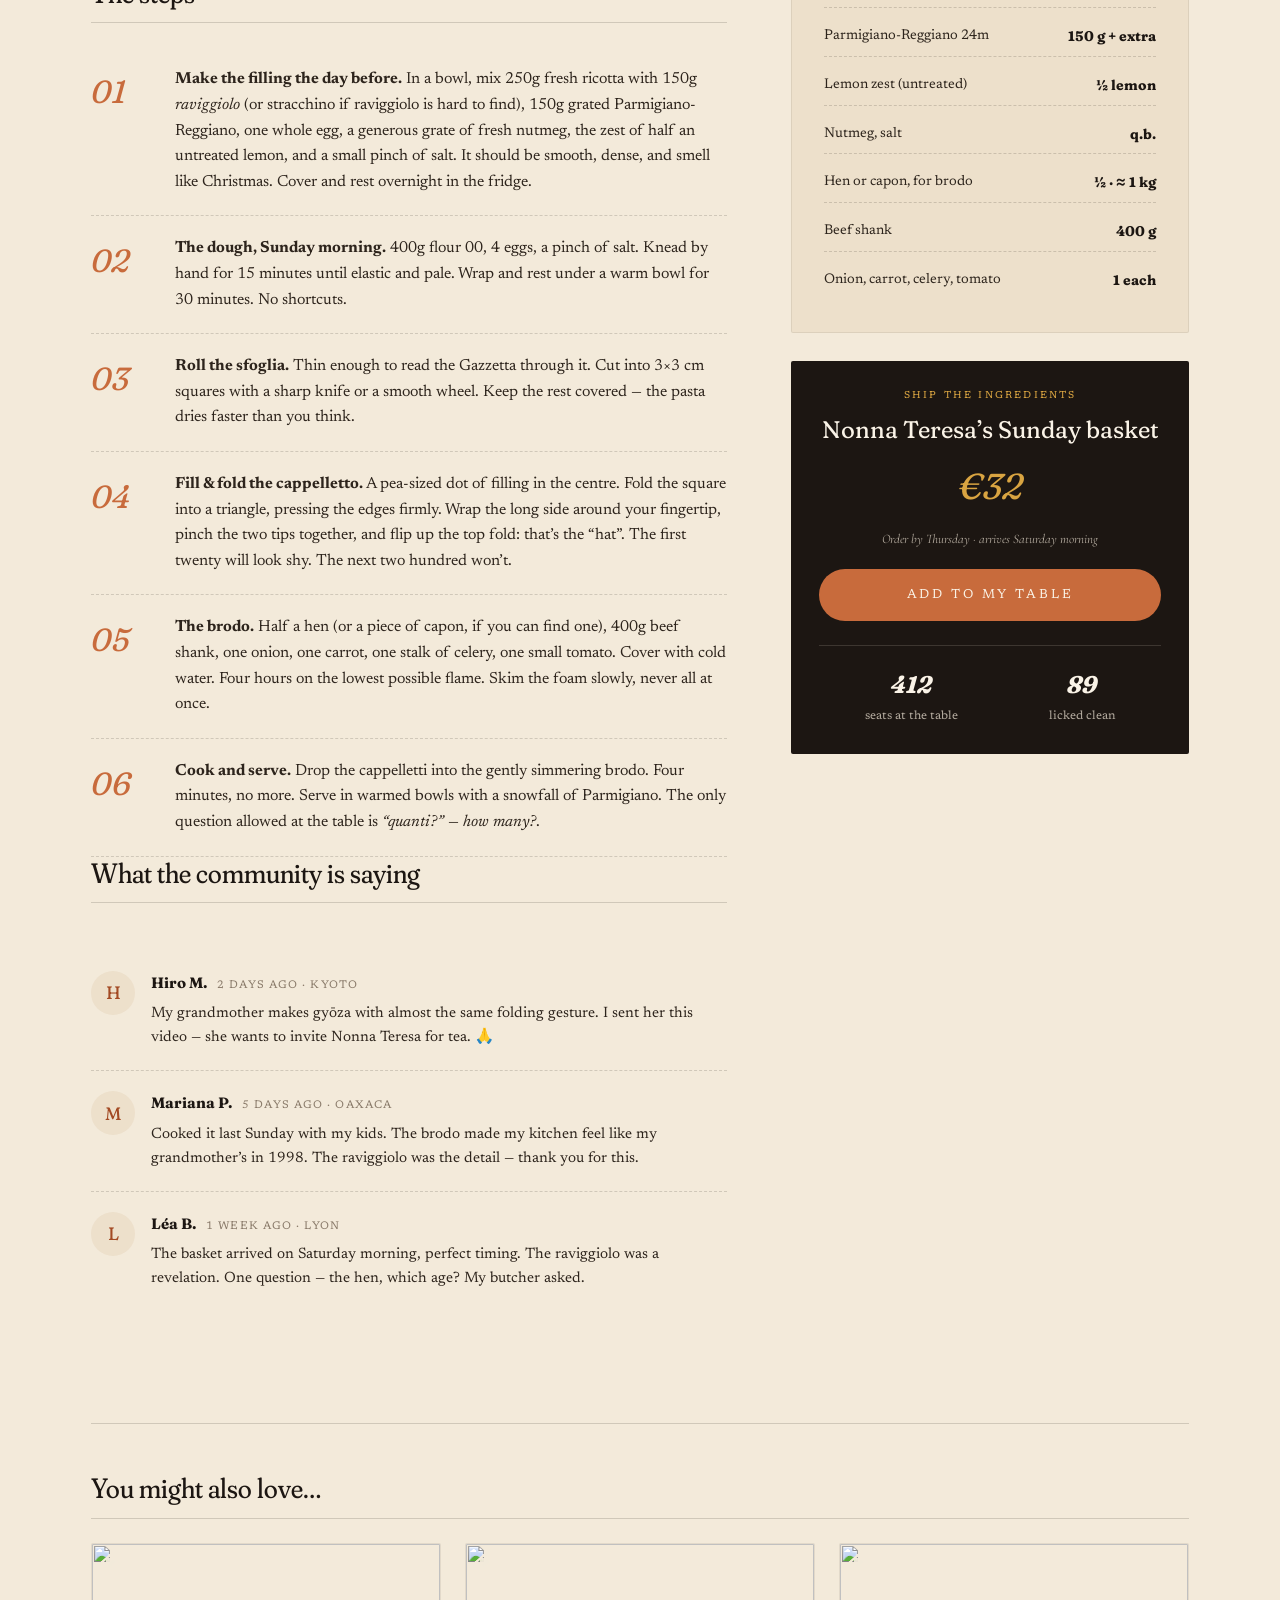
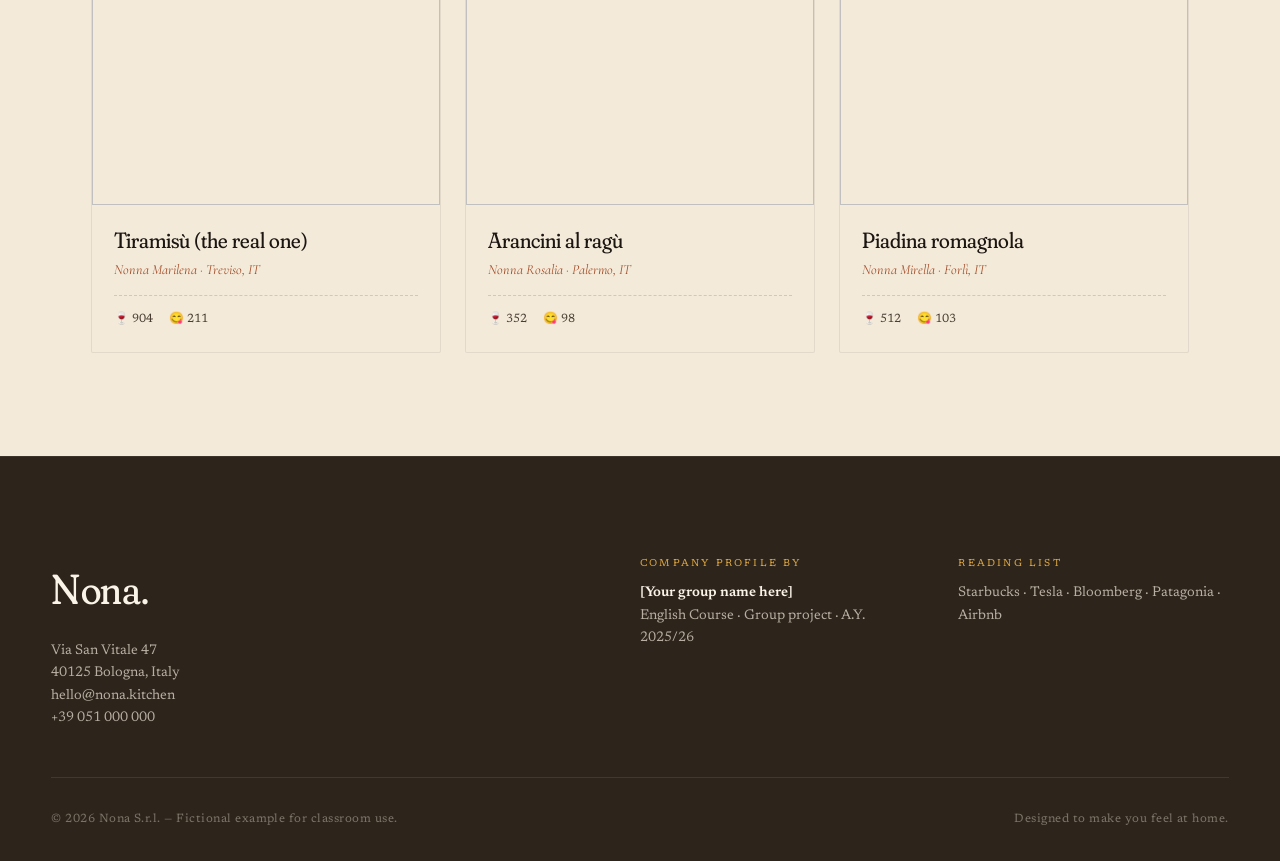
==== commit 5fe19a39: "Fix: recipe detail uses img + play-button mockup (video URL was 404) Co-Authored-By: Claude Opus 4.7" ====
--- a/recipe.html
+++ b/recipe.html
@@ -54,10 +54,8 @@
   </header>
 
   <div class="rd__media">
-    <video class="rd__video" poster="https://images.unsplash.com/photo-1587740908075-9e245070dfaa?w=1800&q=85&auto=format&fit=crop" controls preload="metadata" playsinline>
-      <source src="https://cdn.pixabay.com/video/2023/04/22/159524-819336014_large.mp4" type="video/mp4" />
-      Your browser does not support embedded video.
-    </video>
+    <img src="https://images.unsplash.com/photo-1587740908075-9e245070dfaa?w=1800&q=85&auto=format&fit=crop" alt="Cappelletti romagnoli in brodo, plated at a rustic wooden table" />
+    <button class="play" type="button" aria-label="Play video of Nonna Teresa making cappelletti"></button>
   </div>
   <div class="rd__thumbs">
     <img class="is-active" src="https://images.unsplash.com/photo-1587740908075-9e245070dfaa?w=400&q=85&auto=format&fit=crop" alt="Cappelletti in brodo plated" />
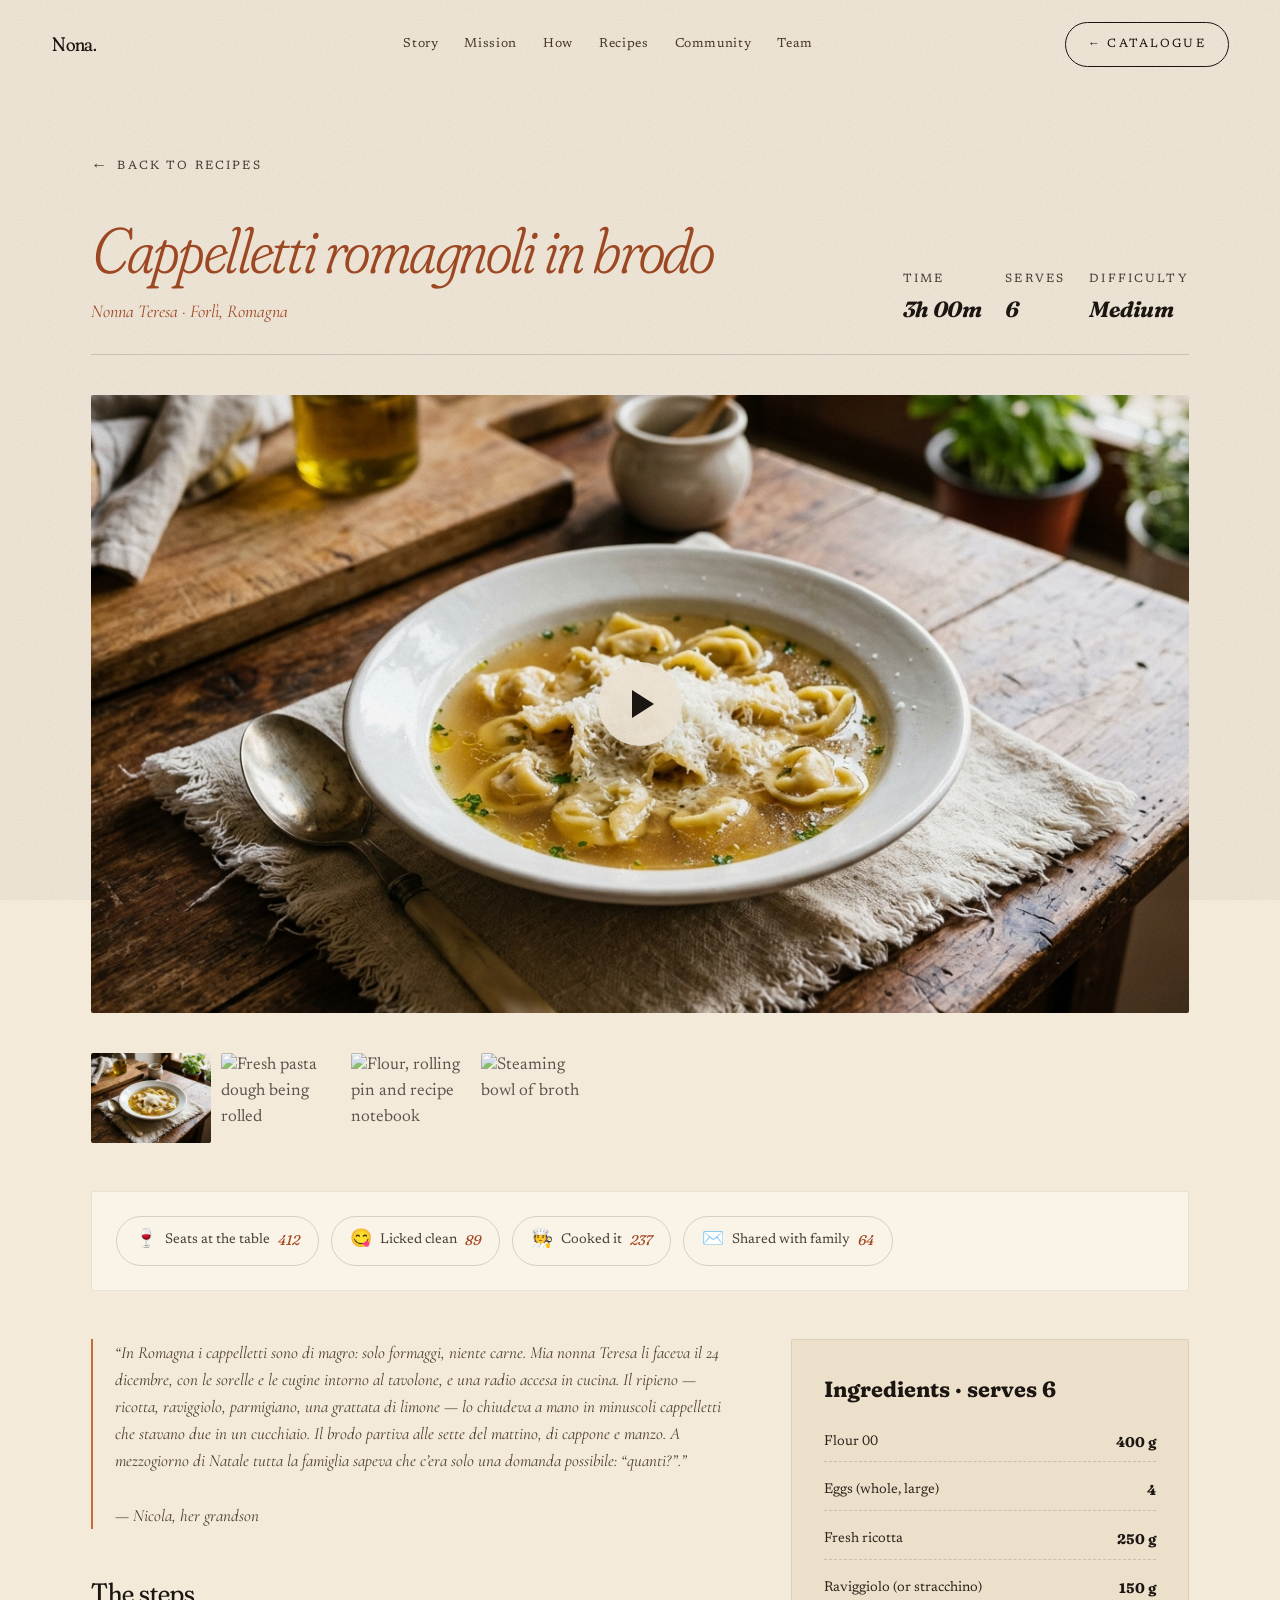
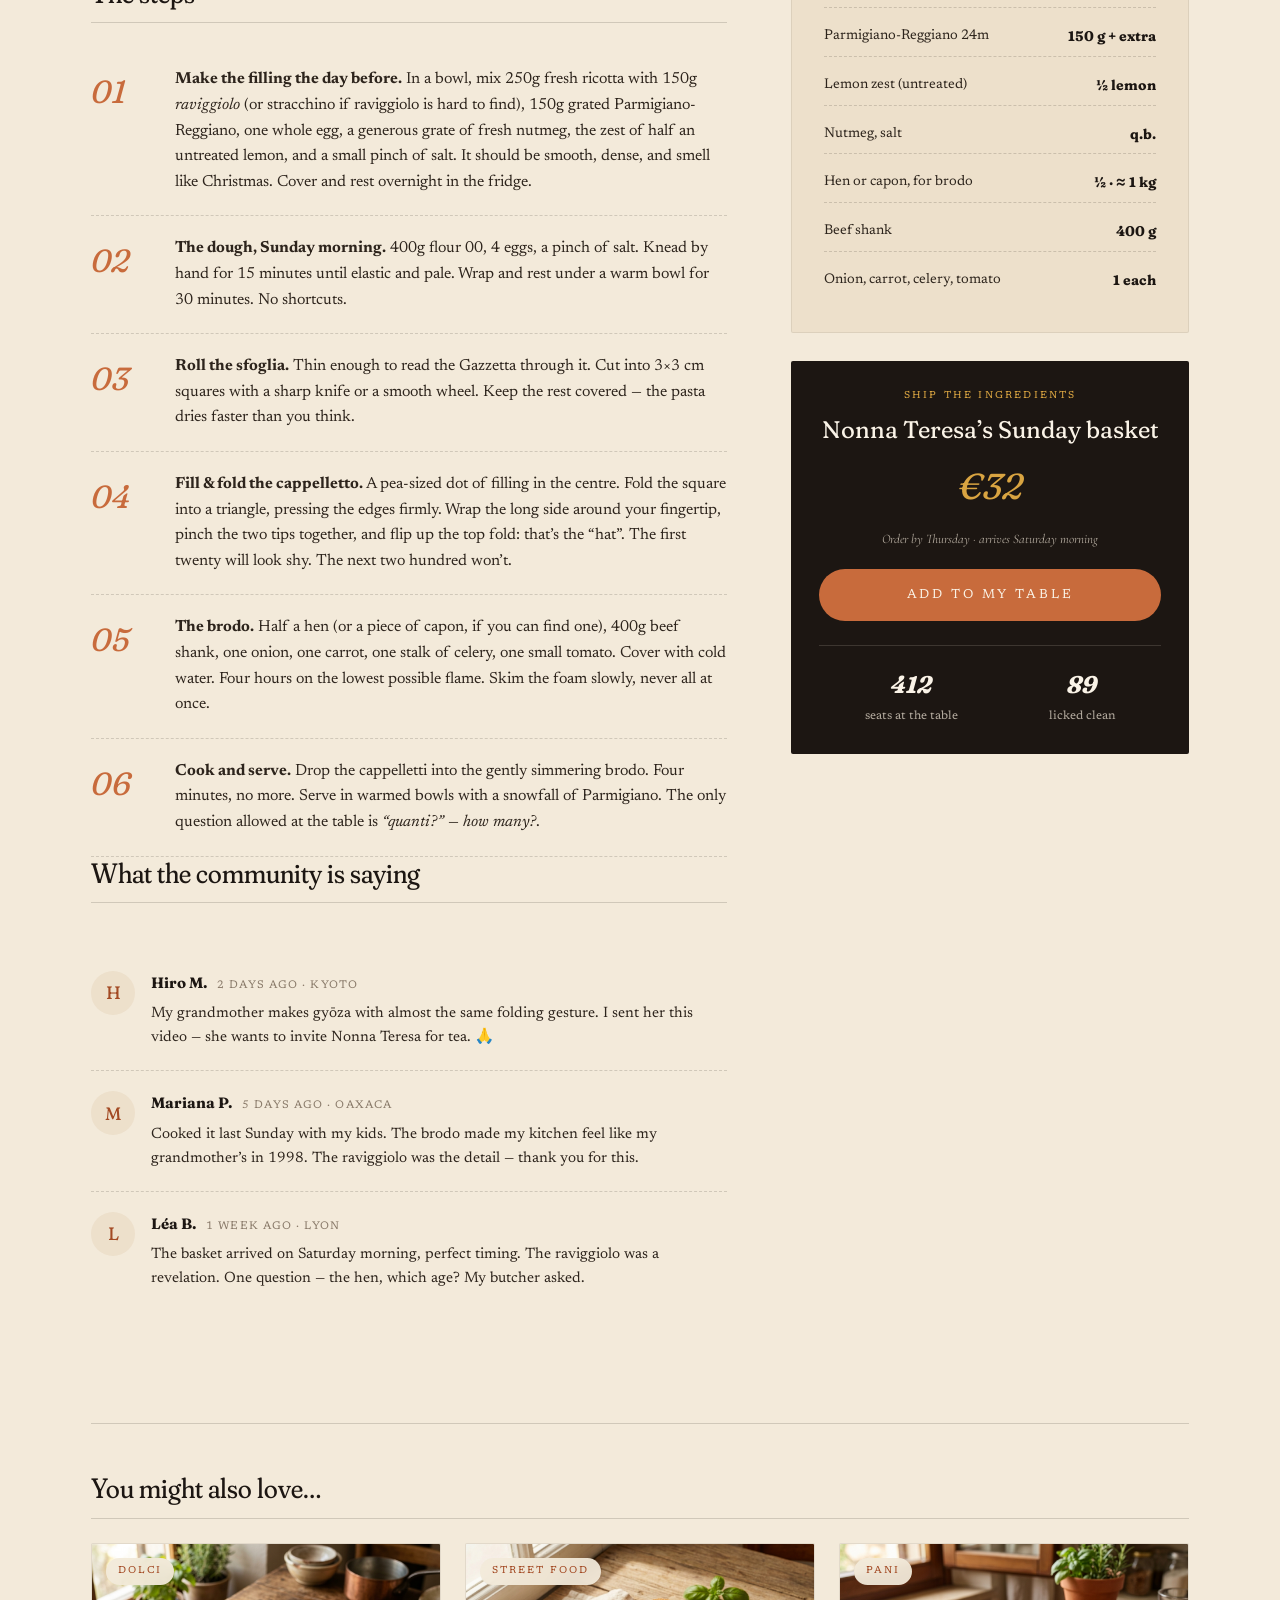
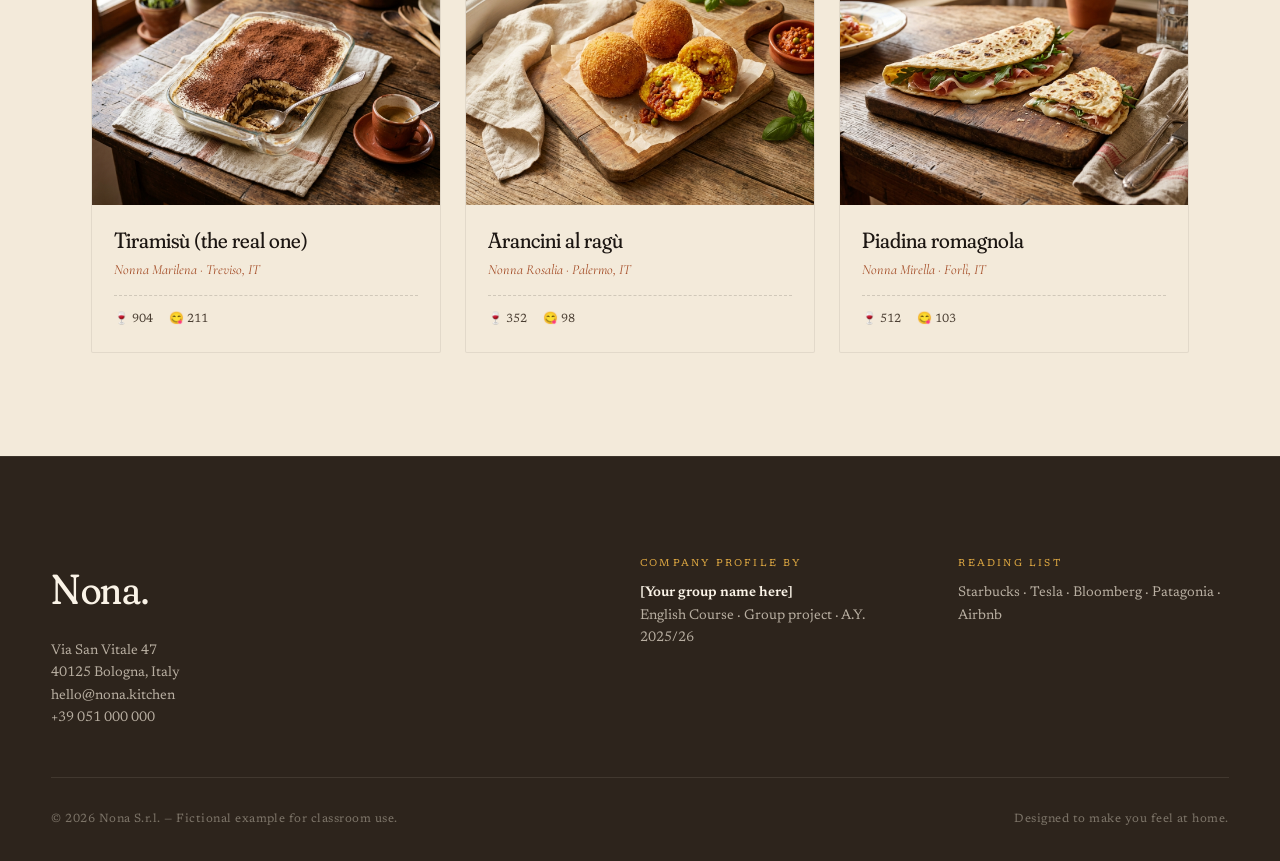
==== commit 5da890de: "Add prof must-haves, references slide, real recipe imagery - Section 11: new Market validation & ref" ====
--- a/recipe.html
+++ b/recipe.html
@@ -54,11 +54,11 @@
   </header>
 
   <div class="rd__media">
-    <img src="https://images.unsplash.com/photo-1587740908075-9e245070dfaa?w=1800&q=85&auto=format&fit=crop" alt="Cappelletti romagnoli in brodo, plated at a rustic wooden table" />
+    <img src="images/recipes/cappelletti-romagnoli.jpg" alt="Cappelletti romagnoli in brodo, plated at a rustic wooden table" />
     <button class="play" type="button" aria-label="Play video of Nonna Teresa making cappelletti"></button>
   </div>
   <div class="rd__thumbs">
-    <img class="is-active" src="https://images.unsplash.com/photo-1587740908075-9e245070dfaa?w=400&q=85&auto=format&fit=crop" alt="Cappelletti in brodo plated" />
+    <img class="is-active" src="images/recipes/cappelletti-romagnoli.jpg" alt="Cappelletti in brodo plated" />
     <img src="https://images.unsplash.com/photo-1516684669134-de6f7c473a2a?w=400&q=85&auto=format&fit=crop" alt="Fresh pasta dough being rolled" />
     <img src="https://images.unsplash.com/photo-1556909114-f6e7ad7d3136?w=400&q=85&auto=format&fit=crop" alt="Flour, rolling pin and recipe notebook" />
     <img src="https://images.unsplash.com/photo-1551183053-bf91a1d81141?w=400&q=85&auto=format&fit=crop" alt="Steaming bowl of broth" />
@@ -151,7 +151,7 @@
     <div class="recipes-grid">
       <a class="recipe-card" href="recipe.html?slug=tiramisu">
         <div class="recipe-card__media">
-          <img src="https://images.unsplash.com/photo-1571877227200-a0d98ea607e9?w=900&q=85&auto=format&fit=crop" alt="" loading="lazy" />
+          <img src="images/recipes/tiramisu.jpg" alt="" loading="lazy" />
           <span class="recipe-card__badge">Dolci</span>
         </div>
         <div class="recipe-card__body">
@@ -162,7 +162,7 @@
       </a>
       <a class="recipe-card" href="recipe.html?slug=arancini">
         <div class="recipe-card__media">
-          <img src="https://images.unsplash.com/photo-1625937286074-9ca519d5d9df?w=900&q=85&auto=format&fit=crop" alt="" loading="lazy" />
+          <img src="images/recipes/arancini.jpg" alt="" loading="lazy" />
           <span class="recipe-card__badge">Street food</span>
         </div>
         <div class="recipe-card__body">
@@ -173,7 +173,7 @@
       </a>
       <a class="recipe-card" href="recipe.html?slug=piadina">
         <div class="recipe-card__media">
-          <img src="https://images.unsplash.com/photo-1628191080104-9e2ab1d5c4a9?w=900&q=85&auto=format&fit=crop" alt="" loading="lazy" />
+          <img src="images/recipes/piadina.jpg" alt="" loading="lazy" />
           <span class="recipe-card__badge">Pani</span>
         </div>
         <div class="recipe-card__body">
--- a/styles.css
+++ b/styles.css
@@ -230,7 +230,7 @@
 .hero__image {
   width: 100%; height: 100%;
   object-fit: cover;
-  object-position: center 60%;
+  object-position: center 38%;
   filter: brightness(.72) saturate(1.08) contrast(1.02);
   transform: scale(1.06);
   will-change: transform;
@@ -730,7 +730,24 @@
   font-style: italic;
   color: var(--terracotta-2);
   font-size: 15px;
-  margin: 4px 0 10px !important;
+  margin: 4px 0 6px !important;
+}
+.member__email {
+  font-family: var(--ff-body);
+  font-size: 13px !important;
+  letter-spacing: .01em;
+  color: var(--ink-soft) !important;
+  margin: 0 0 12px !important;
+  font-feature-settings: 'tnum' 1;
+}
+.member__email a {
+  color: var(--ink-soft);
+  border-bottom: 1px dotted var(--line);
+  transition: color .2s, border-color .2s;
+}
+.member__email a:hover {
+  color: var(--terracotta-2);
+  border-bottom-color: var(--terracotta);
 }
 .member p {
   font-size: 15px;
@@ -1033,6 +1050,18 @@
   text-transform: uppercase;
   color: var(--ochre);
   margin-bottom: 10px;
+}
+.foot__label--inline {
+  display: inline;
+  font-size: 9px;
+  margin-right: 8px;
+  color: rgba(217,164,65,.85);
+}
+.foot__title-meta {
+  margin-top: 14px !important;
+  font-size: 13px !important;
+  line-height: 1.65 !important;
+  color: rgba(243,234,218,.6);
 }
 .foot p { font-size: 14px; line-height: 1.6; }
 .foot strong { color: var(--paper); font-weight: 600; }
@@ -1094,7 +1123,7 @@
   border-bottom: 1px solid var(--line);
 }
 .chart--donut { text-align: center; }
-.chart--donut .chart__body { position: relative; max-width: 260px; margin: 12px auto 20px; }
+.chart--donut .chart__body { position: relative; max-width: 320px; margin: 12px auto 20px; }
 .chart--donut svg { width: 100%; height: auto; overflow: visible; }
 .chart__seg {
   transition: stroke-dashoffset .9s var(--ease-out);
@@ -1102,17 +1131,17 @@
 }
 .chart__donut-num {
   font-family: var(--ff-display);
-  font-size: 26px;
+  font-size: 22px;
   font-weight: 400;
   fill: var(--ink);
   font-variation-settings: "SOFT" 90, "WONK" 1, "opsz" 144;
-  letter-spacing: -0.02em;
+  letter-spacing: -0.015em;
 }
 .chart__donut-lbl {
   font-family: var(--ff-body);
-  font-size: 11px;
+  font-size: 9px;
   fill: var(--ink-soft);
-  letter-spacing: .18em;
+  letter-spacing: .1em;
   text-transform: uppercase;
 }
 .chart__legend {
@@ -1308,6 +1337,163 @@
 }
 .numbers-block .timeline { margin-top: clamp(40px, 6vw, 80px); }
 .numbers-block .charts { margin-top: clamp(60px, 8vw, 100px); margin-bottom: 0; }
+
+/* ---------- Q&A ---------- */
+.qa {
+  max-width: var(--max);
+  margin: 0 auto;
+  padding: clamp(40px, 6vw, 80px) var(--pad) clamp(80px, 10vw, 140px);
+  text-align: center;
+  border-top: 1px solid var(--line);
+}
+.qa__title {
+  font-family: var(--ff-display);
+  font-weight: 300;
+  font-size: clamp(36px, 5.5vw, 88px);
+  line-height: 1.02;
+  letter-spacing: -0.02em;
+  font-variation-settings: "SOFT" 90, "WONK" 1, "opsz" 144;
+  max-width: 22ch;
+  margin: 18px auto 0;
+}
+.qa__title em { color: var(--terracotta-2); font-style: italic; }
+.qa__sub {
+  margin: 22px auto 0;
+  max-width: 50ch;
+  font-family: var(--ff-accent);
+  font-style: italic;
+  font-size: clamp(17px, 1.3vw, 22px);
+  color: var(--ink-soft);
+}
+
+/* ==========================================================================
+   REFERENCES — Market validation & sources (slide must-have #2)
+   ========================================================================== */
+.references {
+  max-width: var(--max);
+  margin: 0 auto;
+  padding: clamp(80px, 10vw, 160px) var(--pad);
+  background: var(--cream-deep);
+}
+.ref-grid {
+  margin-top: clamp(40px, 6vw, 72px);
+  display: grid;
+  grid-template-columns: repeat(3, 1fr);
+  gap: clamp(20px, 2.4vw, 36px);
+}
+.ref-card {
+  background: var(--paper);
+  border: 1px solid var(--line-soft);
+  border-radius: var(--radius);
+  padding: clamp(24px, 2.6vw, 40px);
+  display: flex;
+  flex-direction: column;
+  gap: 16px;
+  transition: border-color .3s, transform .3s;
+}
+.ref-card:hover {
+  border-color: rgba(200,107,60,.4);
+  transform: translateY(-2px);
+}
+.ref-card--accent {
+  background: var(--ink);
+  color: var(--paper);
+  border-color: rgba(217,164,65,.25);
+}
+.ref-card--accent .ref-card__insight { color: rgba(243,234,218,.85); }
+.ref-card--accent .ref-card__insight strong { color: var(--paper); }
+.ref-card--accent .ref-card__src a { color: rgba(217,164,65,.85); border-bottom-color: rgba(217,164,65,.4); }
+.ref-card--accent .ref-card__src a:hover { color: var(--ochre); }
+.ref-card__num {
+  font-family: var(--ff-display);
+  font-weight: 400;
+  font-size: clamp(40px, 5vw, 72px);
+  line-height: 1;
+  letter-spacing: -0.025em;
+  color: var(--terracotta-2);
+  font-variation-settings: "SOFT" 100, "WONK" 1, "opsz" 144;
+  font-feature-settings: 'tnum' 1;
+}
+.ref-card--accent .ref-card__num { color: var(--ochre); }
+.ref-card__insight {
+  font-family: var(--ff-body);
+  font-size: 16px;
+  line-height: 1.55;
+  color: var(--ink-2);
+  margin: 0;
+}
+.ref-card__insight strong { color: var(--ink); font-weight: 600; }
+.ref-card__src {
+  margin-top: auto;
+  font-style: normal;
+  font-size: 12px;
+  letter-spacing: .12em;
+  text-transform: uppercase;
+  color: var(--ink-soft);
+  padding-top: 14px;
+  border-top: 1px solid var(--line-soft);
+}
+.ref-card__src a {
+  color: var(--terracotta-2);
+  border-bottom: 1px dotted var(--line);
+  transition: color .2s, border-color .2s;
+}
+.ref-card__src a:hover {
+  color: var(--terracotta);
+  border-bottom-color: var(--terracotta);
+}
+
+.ref-sources {
+  margin-top: clamp(60px, 7vw, 96px);
+  padding-top: clamp(32px, 4vw, 56px);
+  border-top: 1px solid var(--line);
+}
+.ref-sources__list {
+  margin-top: 24px;
+  list-style: decimal inside;
+  columns: 2;
+  column-gap: clamp(32px, 4vw, 64px);
+  font-family: var(--ff-body);
+  font-size: 14px;
+  line-height: 1.7;
+  color: var(--ink-soft);
+}
+.ref-sources__list li {
+  margin-bottom: 8px;
+  break-inside: avoid;
+  padding-left: 4px;
+}
+.ref-sources__list em { color: var(--ink); font-style: italic; }
+.ref-sources__list a {
+  color: var(--terracotta-2);
+  border-bottom: 1px dotted var(--line);
+  transition: color .2s;
+}
+.ref-sources__list a:hover { color: var(--terracotta); }
+.ref-sources__qa {
+  margin-top: clamp(32px, 4vw, 48px);
+  font-family: var(--ff-accent);
+  font-style: italic;
+  font-size: clamp(18px, 1.4vw, 22px);
+  color: var(--ink-2);
+  text-align: center;
+  padding: 20px;
+  border: 1px solid var(--line-soft);
+  background: var(--paper);
+  border-radius: var(--radius);
+}
+.ref-sources__qa .foot__label--inline {
+  color: var(--terracotta-2);
+  margin-right: 12px;
+}
+
+@media (max-width: 1100px) {
+  .ref-grid { grid-template-columns: repeat(2, 1fr); }
+}
+@media (max-width: 700px) {
+  .ref-grid { grid-template-columns: 1fr; }
+  .ref-sources__list { columns: 1; }
+}
 
 /* ==========================================================================
    COMMUNITY
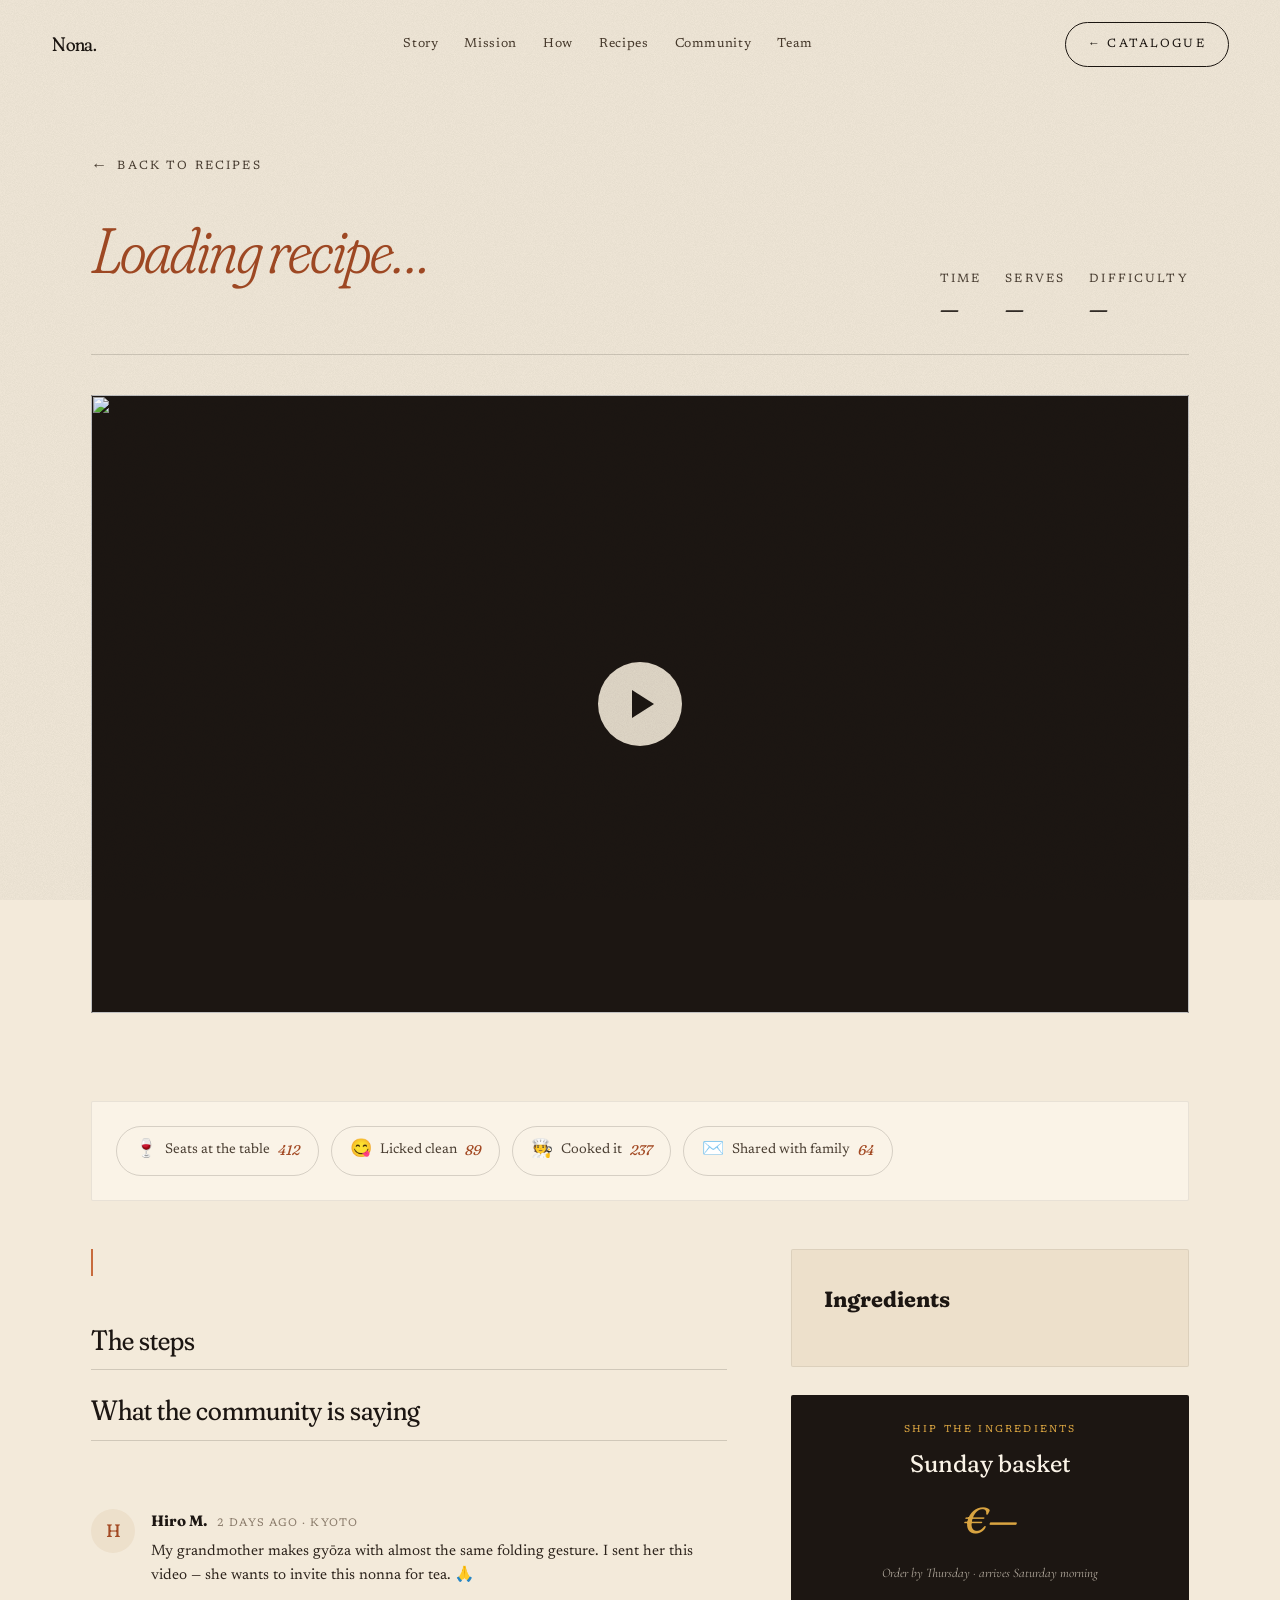
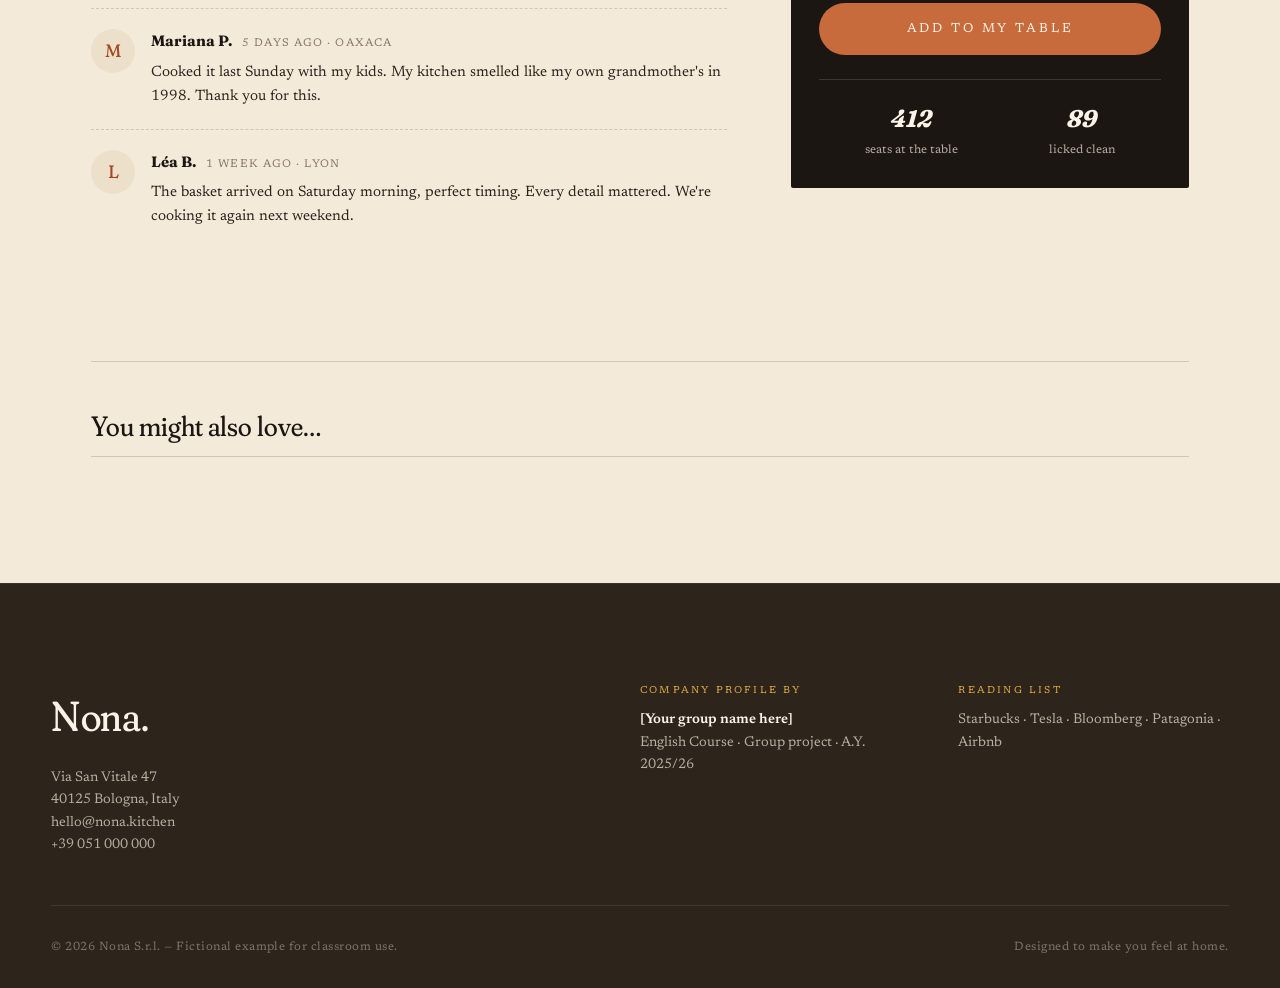
==== commit 3a427c00: "Recipes: 18 dynamic recipe pages + community submit modal - Add recipes-data.js: single source of tr" ====
--- a/recipe.html
+++ b/recipe.html
@@ -4,8 +4,8 @@
 <meta charset="utf-8" />
 <meta name="viewport" content="width=device-width, initial-scale=1, viewport-fit=cover" />
 <meta name="theme-color" content="#F5EDE0" />
-<title>Cappelletti romagnoli in brodo — Nona</title>
-<meta name="description" content="Nonna Teresa's cappelletti romagnoli in brodo — the recipe, the story, the basket." />
+<title>Recipe — Nona</title>
+<meta name="description" content="A recipe from the community cookbook — the story, the steps, the basket." />
 
 <link rel="preconnect" href="https://fonts.googleapis.com" />
 <link rel="preconnect" href="https://fonts.gstatic.com" crossorigin />
@@ -43,26 +43,21 @@
 
   <header class="rd__head">
     <div>
-      <h1 class="rd__title"><em class="rd__title-name">Cappelletti romagnoli in brodo</em></h1>
-      <p class="rd__by">Nonna Teresa · Forlì, Romagna</p>
+      <h1 class="rd__title"><em class="rd__title-name" id="rd-title">Loading recipe…</em></h1>
+      <p class="rd__by" id="rd-by">&nbsp;</p>
     </div>
     <div class="rd__meta">
-      <div>Time <strong>3h 00m</strong></div>
-      <div>Serves <strong>6</strong></div>
-      <div>Difficulty <strong>Medium</strong></div>
+      <div>Time <strong id="rd-meta-time">—</strong></div>
+      <div>Serves <strong id="rd-meta-servings">—</strong></div>
+      <div>Difficulty <strong id="rd-meta-difficulty">—</strong></div>
     </div>
   </header>
 
   <div class="rd__media">
-    <img src="images/recipes/cappelletti-romagnoli.jpg" alt="Cappelletti romagnoli in brodo, plated at a rustic wooden table" />
-    <button class="play" type="button" aria-label="Play video of Nonna Teresa making cappelletti"></button>
+    <img id="rd-hero" src="" alt="" />
+    <button class="play" type="button" aria-label="Play recipe video"></button>
   </div>
-  <div class="rd__thumbs">
-    <img class="is-active" src="images/recipes/cappelletti-romagnoli.jpg" alt="Cappelletti in brodo plated" />
-    <img src="https://images.unsplash.com/photo-1516684669134-de6f7c473a2a?w=400&q=85&auto=format&fit=crop" alt="Fresh pasta dough being rolled" />
-    <img src="https://images.unsplash.com/photo-1556909114-f6e7ad7d3136?w=400&q=85&auto=format&fit=crop" alt="Flour, rolling pin and recipe notebook" />
-    <img src="https://images.unsplash.com/photo-1551183053-bf91a1d81141?w=400&q=85&auto=format&fit=crop" alt="Steaming bowl of broth" />
-  </div>
+  <div class="rd__thumbs" id="rd-thumbs"></div>
 
   <div class="rd__reactions">
     <button data-rx="seats" data-base="412"><span class="ico">🍷</span><span class="lbl">Seats at the table</span><span class="cnt">412</span></button>
@@ -73,21 +68,10 @@
 
   <div class="rd__body">
     <div class="rd__main">
-      <p class="rd__story">
-        &ldquo;In Romagna i cappelletti sono <em>di magro</em>: solo formaggi, niente carne. Mia nonna Teresa li faceva il 24 dicembre, con le sorelle e le cugine intorno al tavolone, e una radio accesa in cucina. Il ripieno &mdash; ricotta, raviggiolo, parmigiano, una grattata di limone &mdash; lo chiudeva a mano in minuscoli cappelletti che stavano due in un cucchiaio. Il brodo partiva alle sette del mattino, di cappone e manzo. A mezzogiorno di Natale tutta la famiglia sapeva che c&rsquo;era solo una domanda possibile: <em>&ldquo;quanti?&rdquo;</em>.&rdquo;
-        <br/><br/>
-        &mdash; <em>Nicola, her grandson</em>
-      </p>
+      <p class="rd__story" id="rd-story">&nbsp;</p>
 
       <h2 class="rd__h3">The steps</h2>
-      <ol class="rd__steps">
-        <li><p><strong>Make the filling the day before.</strong> In a bowl, mix 250g fresh ricotta with 150g <em>raviggiolo</em> (or stracchino if raviggiolo is hard to find), 150g grated Parmigiano-Reggiano, one whole egg, a generous grate of fresh nutmeg, the zest of half an untreated lemon, and a small pinch of salt. It should be smooth, dense, and smell like Christmas. Cover and rest overnight in the fridge.</p></li>
-        <li><p><strong>The dough, Sunday morning.</strong> 400g flour 00, 4 eggs, a pinch of salt. Knead by hand for 15 minutes until elastic and pale. Wrap and rest under a warm bowl for 30 minutes. No shortcuts.</p></li>
-        <li><p><strong>Roll the sfoglia.</strong> Thin enough to read the Gazzetta through it. Cut into 3&times;3 cm squares with a sharp knife or a smooth wheel. Keep the rest covered &mdash; the pasta dries faster than you think.</p></li>
-        <li><p><strong>Fill &amp; fold the cappelletto.</strong> A pea-sized dot of filling in the centre. Fold the square into a triangle, pressing the edges firmly. Wrap the long side around your fingertip, pinch the two tips together, and flip up the top fold: that&rsquo;s the &ldquo;hat&rdquo;. The first twenty will look shy. The next two hundred won&rsquo;t.</p></li>
-        <li><p><strong>The brodo.</strong> Half a hen (or a piece of capon, if you can find one), 400g beef shank, one onion, one carrot, one stalk of celery, one small tomato. Cover with cold water. Four hours on the lowest possible flame. Skim the foam slowly, never all at once.</p></li>
-        <li><p><strong>Cook and serve.</strong> Drop the cappelletti into the gently simmering brodo. Four minutes, no more. Serve in warmed bowls with a snowfall of Parmigiano. The only question allowed at the table is <em>&ldquo;quanti?&rdquo;</em> &mdash; <em>how many?</em>.</p></li>
-      </ol>
+      <ol class="rd__steps" id="rd-steps"></ol>
 
       <h2 class="rd__h3 rd__comments-title">What the community is saying</h2>
       <div class="rd__comments">
@@ -95,21 +79,21 @@
           <div class="rd__comment-avatar">H</div>
           <div>
             <strong>Hiro M.</strong><time>2 days ago · Kyoto</time>
-            <p>My grandmother makes gyōza with almost the same folding gesture. I sent her this video — she wants to invite Nonna Teresa for tea. 🙏</p>
+            <p>My grandmother makes gyōza with almost the same folding gesture. I sent her this video — she wants to invite this nonna for tea. 🙏</p>
           </div>
         </div>
         <div class="rd__comment">
           <div class="rd__comment-avatar">M</div>
           <div>
             <strong>Mariana P.</strong><time>5 days ago · Oaxaca</time>
-            <p>Cooked it last Sunday with my kids. The brodo made my kitchen feel like my grandmother&rsquo;s in 1998. The raviggiolo was the detail — thank you for this.</p>
+            <p>Cooked it last Sunday with my kids. My kitchen smelled like my own grandmother's in 1998. Thank you for this.</p>
           </div>
         </div>
         <div class="rd__comment">
           <div class="rd__comment-avatar">L</div>
           <div>
             <strong>Léa B.</strong><time>1 week ago · Lyon</time>
-            <p>The basket arrived on Saturday morning, perfect timing. The raviggiolo was a revelation. One question — the hen, which age? My butcher asked.</p>
+            <p>The basket arrived on Saturday morning, perfect timing. Every detail mattered. We're cooking it again next weekend.</p>
           </div>
         </div>
       </div>
@@ -117,26 +101,15 @@
 
     <aside class="rd__side">
       <div class="rd__ingredients">
-        <h3>Ingredients · serves 6</h3>
-        <ul>
-          <li>Flour 00 <strong>400 g</strong></li>
-          <li>Eggs (whole, large) <strong>4</strong></li>
-          <li>Fresh ricotta <strong>250 g</strong></li>
-          <li>Raviggiolo (or stracchino) <strong>150 g</strong></li>
-          <li>Parmigiano-Reggiano 24m <strong>150 g + extra</strong></li>
-          <li>Lemon zest (untreated) <strong>½ lemon</strong></li>
-          <li>Nutmeg, salt <strong>q.b.</strong></li>
-          <li>Hen or capon, for brodo <strong>½ · ≈ 1 kg</strong></li>
-          <li>Beef shank <strong>400 g</strong></li>
-          <li>Onion, carrot, celery, tomato <strong>1 each</strong></li>
-        </ul>
+        <h3 id="rd-ingredients-title">Ingredients</h3>
+        <ul id="rd-ingredients"></ul>
       </div>
 
       <div class="basket-cta">
         <span class="basket-cta__eyebrow">Ship the ingredients</span>
-        <div class="basket-cta__title">Nonna Teresa&rsquo;s Sunday basket</div>
-        <div class="basket-cta__price">€32</div>
-        <div class="basket-cta__when">Order by Thursday · arrives Saturday morning</div>
+        <div class="basket-cta__title" id="rd-basket-title">Sunday basket</div>
+        <div class="basket-cta__price" id="rd-basket-price">€—</div>
+        <div class="basket-cta__when" id="rd-basket-when">Order by Thursday · arrives Saturday morning</div>
         <button type="button">Add to my table</button>
         <div class="basket-cta__stats">
           <div><strong>412</strong>seats at the table</div>
@@ -148,41 +121,7 @@
 
   <section class="rd__similar">
     <h2 class="rd__h3">You might also love…</h2>
-    <div class="recipes-grid">
-      <a class="recipe-card" href="recipe.html?slug=tiramisu">
-        <div class="recipe-card__media">
-          <img src="images/recipes/tiramisu.jpg" alt="" loading="lazy" />
-          <span class="recipe-card__badge">Dolci</span>
-        </div>
-        <div class="recipe-card__body">
-          <h3>Tiramisù (the real one)</h3>
-          <p class="recipe-card__by">Nonna Marilena · Treviso, IT</p>
-          <div class="recipe-card__meta"><span>🍷 904</span><span>😋 211</span></div>
-        </div>
-      </a>
-      <a class="recipe-card" href="recipe.html?slug=arancini">
-        <div class="recipe-card__media">
-          <img src="images/recipes/arancini.jpg" alt="" loading="lazy" />
-          <span class="recipe-card__badge">Street food</span>
-        </div>
-        <div class="recipe-card__body">
-          <h3>Arancini al ragù</h3>
-          <p class="recipe-card__by">Nonna Rosalia · Palermo, IT</p>
-          <div class="recipe-card__meta"><span>🍷 352</span><span>😋 98</span></div>
-        </div>
-      </a>
-      <a class="recipe-card" href="recipe.html?slug=piadina">
-        <div class="recipe-card__media">
-          <img src="images/recipes/piadina.jpg" alt="" loading="lazy" />
-          <span class="recipe-card__badge">Pani</span>
-        </div>
-        <div class="recipe-card__body">
-          <h3>Piadina romagnola</h3>
-          <p class="recipe-card__by">Nonna Mirella · Forlì, IT</p>
-          <div class="recipe-card__meta"><span>🍷 512</span><span>😋 103</span></div>
-        </div>
-      </a>
-    </div>
+    <div class="recipes-grid" id="rd-similar"></div>
   </section>
 </article>
 
@@ -211,6 +150,7 @@
 <script src="https://cdn.jsdelivr.net/npm/gsap@3.12.5/dist/gsap.min.js" defer></script>
 <script src="https://cdn.jsdelivr.net/npm/gsap@3.12.5/dist/ScrollTrigger.min.js" defer></script>
 <script src="https://cdn.jsdelivr.net/npm/lenis@1.1.14/dist/lenis.min.js" defer></script>
+<script src="recipes-data.js" defer></script>
 <script src="script.js" defer></script>
 </body>
 </html>
--- a/styles.css
+++ b/styles.css
@@ -2120,6 +2120,243 @@
   .rd__similar .recipes-grid { grid-template-columns: 1fr; }
 }
 
+/* ---------- Submit-recipe CTA card (catalog) ---------- */
+.recipe-submit-card {
+  display: flex;
+  flex-direction: column;
+  align-items: flex-start;
+  justify-content: space-between;
+  gap: 14px;
+  min-height: 100%;
+  padding: 28px;
+  background: linear-gradient(180deg, var(--paper) 0%, var(--cream-deep) 100%);
+  border: 1.5px dashed rgba(200, 107, 60, .55);
+  border-radius: 4px;
+  color: var(--ink);
+  text-align: left;
+  cursor: pointer;
+  transition: border-color .35s var(--ease-out), transform .35s var(--ease-out), box-shadow .35s var(--ease-out), background .35s var(--ease-out);
+  font: inherit;
+}
+.recipe-submit-card:hover,
+.recipe-submit-card:focus-visible {
+  border-color: var(--terracotta);
+  transform: translateY(-3px);
+  box-shadow: 0 16px 32px -16px rgba(28, 22, 18, .25);
+  outline: none;
+}
+.recipe-submit-card__icon {
+  display: inline-flex;
+  align-items: center;
+  justify-content: center;
+  width: 48px;
+  height: 48px;
+  border-radius: 999px;
+  background: var(--terracotta);
+  color: var(--paper);
+  font-family: var(--ff-display);
+  font-size: 30px;
+  font-weight: 300;
+  line-height: 1;
+}
+.recipe-submit-card h3 {
+  font-family: var(--ff-display);
+  font-weight: 400;
+  font-size: clamp(20px, 1.6vw, 24px);
+  line-height: 1.15;
+  letter-spacing: -0.01em;
+  margin: 6px 0 0;
+}
+.recipe-submit-card p {
+  font-family: var(--ff-body);
+  font-size: 15px;
+  color: var(--ink-soft);
+  line-height: 1.5;
+  margin: 0;
+}
+.recipe-submit-card__cta {
+  display: inline-flex;
+  align-items: center;
+  gap: 6px;
+  margin-top: auto;
+  font-family: var(--ff-accent);
+  font-style: italic;
+  font-size: 17px;
+  color: var(--terracotta-2);
+  letter-spacing: 0.01em;
+}
+
+/* ---------- Modal (native <dialog>) ---------- */
+.modal {
+  border: none;
+  padding: 0;
+  background: transparent;
+  color: var(--ink);
+  max-width: 620px;
+  width: calc(100vw - 32px);
+  max-height: 92vh;
+  margin: auto;
+  border-radius: 4px;
+  overflow: visible;
+}
+.modal::backdrop {
+  background: rgba(28, 22, 18, .55);
+  backdrop-filter: blur(6px);
+  -webkit-backdrop-filter: blur(6px);
+}
+.modal[open] {
+  animation: modalIn .42s var(--ease-out);
+}
+.modal[open]::backdrop {
+  animation: backdropIn .42s var(--ease-out);
+}
+@keyframes modalIn {
+  from { opacity: 0; transform: translateY(12px) scale(.98); }
+  to   { opacity: 1; transform: translateY(0) scale(1); }
+}
+@keyframes backdropIn {
+  from { opacity: 0; }
+  to   { opacity: 1; }
+}
+
+.modal__form,
+.modal__success {
+  background: var(--paper);
+  padding: clamp(28px, 4vw, 44px);
+  border-radius: 4px;
+  border: 1px solid var(--line-soft);
+  box-shadow: 0 30px 80px -20px rgba(28, 22, 18, .35);
+  max-height: 92vh;
+  overflow-y: auto;
+}
+
+.modal__form h2,
+.modal__success h2 {
+  font-family: var(--ff-display);
+  font-weight: 300;
+  font-size: clamp(26px, 2.6vw, 36px);
+  line-height: 1.05;
+  letter-spacing: -0.015em;
+  margin: 0 0 14px;
+}
+.modal__form h2 em { color: var(--terracotta-2); font-weight: 400; }
+.modal__intro {
+  font-family: var(--ff-body);
+  font-size: 16px;
+  color: var(--ink-soft);
+  line-height: 1.55;
+  margin: 0 0 22px;
+}
+
+.modal__form label {
+  display: block;
+  font-family: var(--ff-accent);
+  font-size: 14px;
+  letter-spacing: 0.06em;
+  text-transform: uppercase;
+  color: var(--ink-soft);
+  margin-bottom: 14px;
+}
+.modal__form .modal__row {
+  display: grid;
+  grid-template-columns: 1fr 1fr;
+  gap: 12px;
+}
+.modal__form input[type="text"],
+.modal__form input[type="email"],
+.modal__form textarea {
+  display: block;
+  width: 100%;
+  margin-top: 6px;
+  padding: 11px 13px;
+  background: var(--cream);
+  border: 1px solid var(--line);
+  border-radius: 3px;
+  font-family: var(--ff-body);
+  font-size: 16px;
+  letter-spacing: 0;
+  text-transform: none;
+  color: var(--ink);
+  line-height: 1.45;
+  transition: border-color .25s var(--ease-out), background .25s var(--ease-out);
+}
+.modal__form input:focus,
+.modal__form textarea:focus {
+  outline: none;
+  border-color: var(--terracotta);
+  background: var(--paper);
+}
+.modal__form textarea { resize: vertical; min-height: 80px; }
+
+.modal__file input[type="file"] {
+  margin-top: 8px;
+  padding: 8px 0;
+  font-family: var(--ff-body);
+  font-size: 14px;
+  text-transform: none;
+  letter-spacing: 0;
+  color: var(--ink-soft);
+}
+
+.modal__actions {
+  display: flex;
+  gap: 10px;
+  justify-content: flex-end;
+  margin-top: 18px;
+  padding-top: 18px;
+  border-top: 1px solid var(--line-soft);
+}
+
+.modal__btn {
+  appearance: none;
+  border: 1.5px solid transparent;
+  border-radius: 3px;
+  padding: 12px 22px;
+  font-family: var(--ff-accent);
+  font-style: italic;
+  font-size: 17px;
+  letter-spacing: 0.01em;
+  cursor: pointer;
+  transition: background .25s var(--ease-out), color .25s var(--ease-out), border-color .25s var(--ease-out), transform .25s var(--ease-out);
+}
+.modal__btn--ghost {
+  background: transparent;
+  color: var(--ink-soft);
+  border-color: var(--line);
+}
+.modal__btn--ghost:hover { color: var(--ink); border-color: var(--ink); }
+.modal__btn--primary {
+  background: var(--terracotta);
+  color: var(--paper);
+  border-color: var(--terracotta);
+}
+.modal__btn--primary:hover {
+  background: var(--terracotta-2);
+  border-color: var(--terracotta-2);
+  transform: translateY(-1px);
+}
+
+.modal__success {
+  text-align: center;
+  padding: clamp(36px, 5vw, 56px);
+}
+.modal__success-mark {
+  font-size: 44px;
+  margin-bottom: 14px;
+}
+.modal__success p {
+  color: var(--ink-soft);
+  font-size: 17px;
+  line-height: 1.6;
+  margin: 0 0 24px;
+}
+
+@media (max-width: 600px) {
+  .modal__form .modal__row { grid-template-columns: 1fr; }
+  .modal__actions { flex-direction: column-reverse; align-items: stretch; }
+  .modal__btn { width: 100%; padding: 14px; }
+}
+
 @media (prefers-reduced-motion: reduce) {
   * { animation: none !important; transition: none !important; }
   .h-line > span, [data-reveal] > span { transform: none !important; }
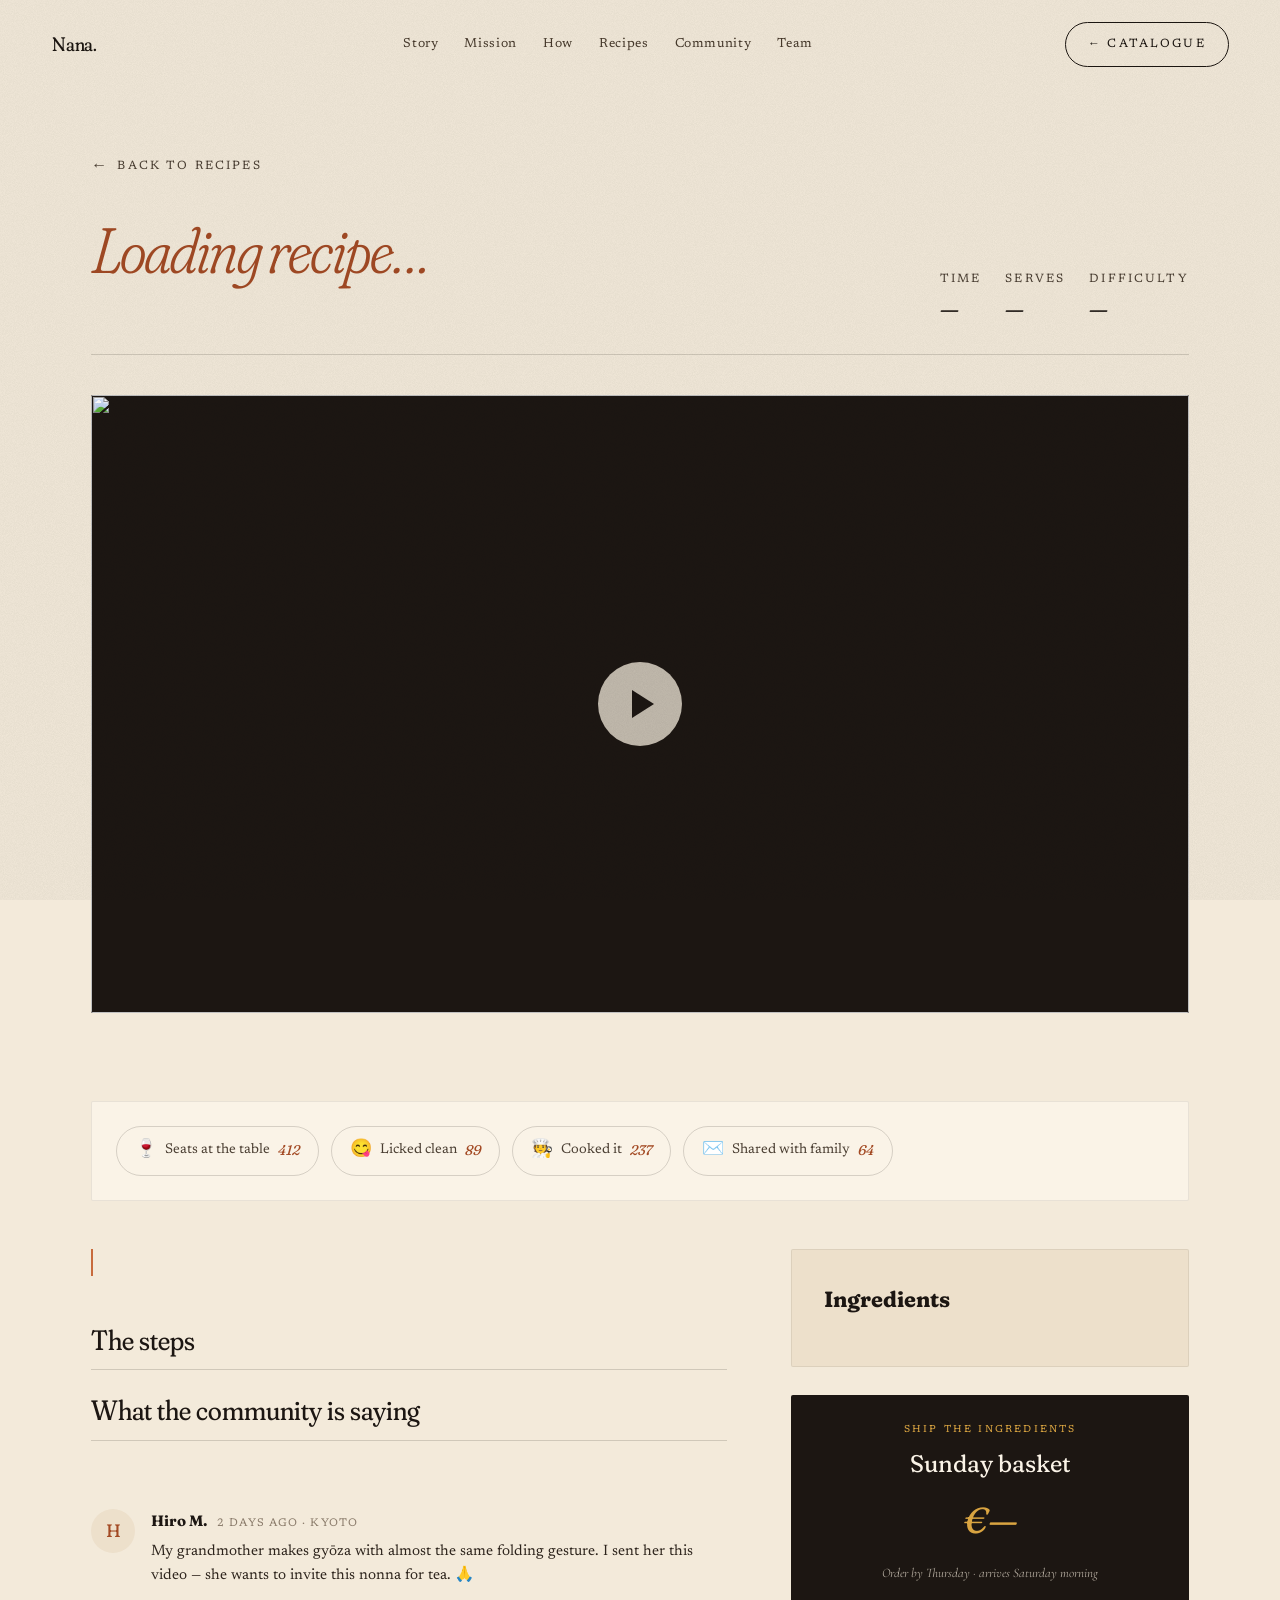
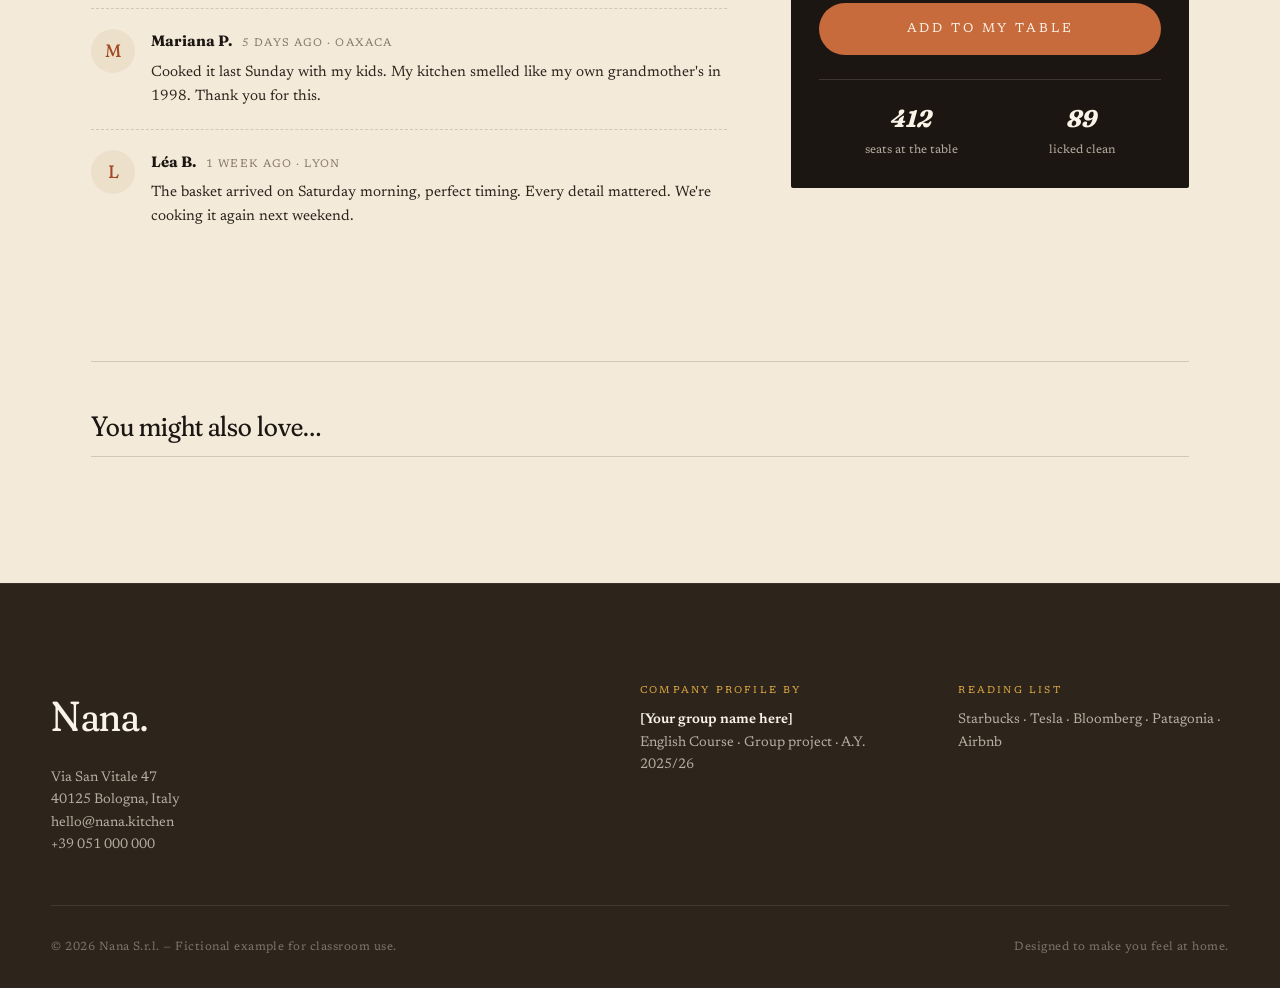
==== commit acee1336: "Rebrand Nana + section reorder + founders update + QR CTA Brand rename Nona→Nana ovunque (sito + scr" ====
--- a/recipe.html
+++ b/recipe.html
@@ -4,7 +4,7 @@
 <meta charset="utf-8" />
 <meta name="viewport" content="width=device-width, initial-scale=1, viewport-fit=cover" />
 <meta name="theme-color" content="#F5EDE0" />
-<title>Recipe — Nona</title>
+<title>Recipe — Nana</title>
 <meta name="description" content="A recipe from the community cookbook — the story, the steps, the basket." />
 
 <link rel="preconnect" href="https://fonts.googleapis.com" />
@@ -22,9 +22,9 @@
 </div>
 
 <header class="nav" role="navigation">
-  <a href="index.html" class="nav__logo" aria-label="Nona — home">
+  <a href="index.html" class="nav__logo" aria-label="Nana — home">
     <svg viewBox="0 0 140 40" class="nav__mark" aria-hidden="true">
-      <text x="0" y="30" class="nav__mark-text">Nona.</text>
+      <text x="0" y="30" class="nav__mark-text">Nana.</text>
     </svg>
   </a>
   <nav class="nav__links">
@@ -128,9 +128,9 @@
 <footer class="foot">
   <div class="foot__grid">
     <div>
-      <h4 class="foot__mark">Nona.</h4>
+      <h4 class="foot__mark">Nana.</h4>
       <p>Via San Vitale 47<br/>40125 Bologna, Italy</p>
-      <p>hello@nona.kitchen<br/>+39 051 000 000</p>
+      <p>hello@nana.kitchen<br/>+39 051 000 000</p>
     </div>
     <div>
       <span class="foot__label">Company profile by</span>
@@ -142,7 +142,7 @@
     </div>
   </div>
   <div class="foot__bottom">
-    <span>© 2026 Nona S.r.l. — Fictional example for classroom use.</span>
+    <span>© 2026 Nana S.r.l. — Fictional example for classroom use.</span>
     <span>Designed to make you feel at home.</span>
   </div>
 </footer>
--- a/styles.css
+++ b/styles.css
@@ -1,5 +1,5 @@
 /* ==========================================================================
-   NONA — one-page scrollytelling
+   NANA — one-page scrollytelling
    Company-profile classroom example
    ========================================================================== */
 
@@ -1846,13 +1846,60 @@
   transform: translate(-50%, -50%);
   width: 84px; height: 84px;
   border-radius: 50%;
-  background: rgba(243,234,218,.92);
+  background: rgba(243,234,218,.78);
   border: 0;
   cursor: pointer;
   display: grid; place-items: center;
-  transition: transform .3s var(--ease-out);
-}
-.rd__media .play:hover { transform: translate(-50%, -50%) scale(1.08); }
+  transition: transform .3s var(--ease-out), background .3s var(--ease-out);
+  position: absolute;
+}
+.rd__media .play::after {
+  content: 'Video coming soon';
+  position: absolute;
+  bottom: -34px; left: 50%;
+  transform: translateX(-50%);
+  font-family: var(--ff-accent);
+  font-style: italic;
+  font-size: 12px;
+  letter-spacing: .12em;
+  text-transform: uppercase;
+  color: var(--paper);
+  background: rgba(28, 22, 18, .72);
+  padding: 5px 12px;
+  border-radius: 999px;
+  white-space: nowrap;
+  opacity: 0;
+  transition: opacity .3s var(--ease-out);
+  pointer-events: none;
+}
+.rd__media .play:hover { transform: translate(-50%, -50%) scale(1.06); background: rgba(243,234,218,1); }
+.rd__media .play:hover::after { opacity: 1; }
+
+/* Toast notification (used for "video coming soon" click feedback) */
+.toast {
+  position: fixed;
+  bottom: 32px; left: 50%;
+  transform: translateX(-50%) translateY(120%);
+  background: var(--ink);
+  color: var(--paper);
+  padding: 14px 22px;
+  border-radius: 999px;
+  font-family: var(--ff-accent);
+  font-style: italic;
+  font-size: 15px;
+  box-shadow: 0 14px 30px -8px rgba(28, 22, 18, .35);
+  z-index: 9999;
+  opacity: 0;
+  pointer-events: none;
+  transition: transform .42s var(--ease-out), opacity .42s var(--ease-out);
+}
+.toast.is-visible {
+  transform: translateX(-50%) translateY(0);
+  opacity: 1;
+}
+@media (max-width: 600px) {
+  .toast { bottom: 20px; padding: 12px 18px; font-size: 13px; }
+}
 .rd__media .play::before {
   content: '';
   width: 0; height: 0;
@@ -2118,6 +2165,73 @@
   .rd__side { position: static; }
   .rd__head { grid-template-columns: 1fr; gap: 20px; }
   .rd__similar .recipes-grid { grid-template-columns: 1fr; }
+}
+
+/* ---------- Mobile (≤600px) ---------- */
+@media (max-width: 600px) {
+  /* Recipe detail thumbnails: were 4 × 120px, would overflow on phones. */
+  .rd__thumbs { gap: 6px; }
+  .rd__thumbs img { width: auto; flex: 1 1 0; min-width: 0; aspect-ratio: 4/3; }
+
+  /* Recipe detail container: tighter top padding */
+  .rd { padding-top: clamp(80px, 14vw, 110px); }
+
+  /* Head meta wraps cleanly */
+  .rd__meta { flex-wrap: wrap; gap: 16px 28px; }
+  .rd__meta strong { font-size: 18px; }
+
+  /* Story side-line: less left padding so text doesn't crush */
+  .rd__story { padding-left: 14px; font-size: 16px; }
+
+  /* Steps: tighter "01" gutter */
+  .rd__steps li { grid-template-columns: 38px 1fr; gap: 14px; padding: 14px 0; }
+  .rd__steps li::before { font-size: 24px; }
+  .rd__steps li p { font-size: 15px; line-height: 1.55; }
+
+  /* Ingredients box: less padding */
+  .rd__ingredients { padding: 22px; }
+  .rd__ingredients h3 { font-size: 18px; margin-bottom: 12px; }
+  .rd__ingredients li { font-size: 13px; }
+
+  /* Basket CTA */
+  .basket-cta { padding: 22px; }
+  .basket-cta__title { font-size: 20px; }
+  .basket-cta__price { font-size: 30px; margin: 10px 0; }
+  .basket-cta button { padding: 13px; font-size: 12px; letter-spacing: .18em; }
+  .basket-cta__stats strong { font-size: 20px; }
+
+  /* Reactions: smaller, two-column friendly */
+  .rd__reactions { padding: 14px; gap: 8px; margin: 32px 0; }
+  .rd__reactions button { padding: 8px 12px; font-size: 12.5px; gap: 6px; }
+  .rd__reactions .lbl { font-size: 12.5px; }
+
+  /* Comments avatar smaller */
+  .rd__comment { grid-template-columns: 36px 1fr; gap: 12px; padding: 16px 0; }
+  .rd__comment-avatar { width: 36px; height: 36px; font-size: 15px; }
+  .rd__comment p { font-size: 14px; }
+
+  /* Recipes grid: cards full width on phone, slightly tighter padding */
+  .recipes-grid { gap: 16px; }
+  .recipe-card__body { padding: 14px 16px; }
+  .recipe-card__body h3 { font-size: 17px; }
+
+  /* Submit CTA card: vertical rhythm tighter */
+  .recipe-submit-card { padding: 22px; gap: 10px; }
+  .recipe-submit-card h3 { font-size: 19px; }
+  .recipe-submit-card p { font-size: 14px; }
+
+  /* Catalog hero: title doesn't crush */
+  .catalog-hero h1 { font-size: clamp(34px, 9vw, 48px); }
+  .catalog-hero p { font-size: 15px; }
+  .searchbar input { font-size: 15px; padding: 12px 14px; }
+
+  /* Filter chips: smaller */
+  .filter-chips { gap: 6px; }
+  .filter-chips button { padding: 8px 14px; font-size: 12px; }
+
+  /* Nav: tighter spacing */
+  .nav__links { display: none; }
+  .nav__cta { font-size: 12px; padding: 8px 14px; }
 }
 
 /* ---------- Submit-recipe CTA card (catalog) ---------- */
@@ -2186,15 +2300,15 @@
   letter-spacing: 0.01em;
 }
 
-/* ---------- Modal (native <dialog>) ---------- */
+/* ---------- Modal (native <dialog>) — fixed, never scrolls internally ---------- */
 .modal {
   border: none;
   padding: 0;
   background: transparent;
   color: var(--ink);
-  max-width: 620px;
-  width: calc(100vw - 32px);
-  max-height: 92vh;
+  max-width: 560px;
+  width: calc(100vw - 24px);
+  max-height: calc(100vh - 24px);
   margin: auto;
   border-radius: 4px;
   overflow: visible;
@@ -2222,62 +2336,57 @@
 .modal__form,
 .modal__success {
   background: var(--paper);
-  padding: clamp(28px, 4vw, 44px);
+  padding: clamp(20px, 3.5vw, 32px);
   border-radius: 4px;
   border: 1px solid var(--line-soft);
   box-shadow: 0 30px 80px -20px rgba(28, 22, 18, .35);
-  max-height: 92vh;
-  overflow-y: auto;
+  overflow: hidden;
 }
 
 .modal__form h2,
 .modal__success h2 {
   font-family: var(--ff-display);
   font-weight: 300;
-  font-size: clamp(26px, 2.6vw, 36px);
-  line-height: 1.05;
+  font-size: clamp(22px, 2.3vw, 28px);
+  line-height: 1.1;
   letter-spacing: -0.015em;
   margin: 0 0 14px;
 }
 .modal__form h2 em { color: var(--terracotta-2); font-weight: 400; }
-.modal__intro {
-  font-family: var(--ff-body);
-  font-size: 16px;
-  color: var(--ink-soft);
-  line-height: 1.55;
-  margin: 0 0 22px;
-}
 
 .modal__form label {
   display: block;
   font-family: var(--ff-accent);
-  font-size: 14px;
+  font-size: 12.5px;
   letter-spacing: 0.06em;
   text-transform: uppercase;
   color: var(--ink-soft);
-  margin-bottom: 14px;
+  margin-bottom: 10px;
 }
 .modal__form .modal__row {
   display: grid;
   grid-template-columns: 1fr 1fr;
-  gap: 12px;
-}
+  gap: 10px;
+  margin-bottom: 10px;
+}
+.modal__form .modal__row label { margin-bottom: 0; }
+
 .modal__form input[type="text"],
 .modal__form input[type="email"],
 .modal__form textarea {
   display: block;
   width: 100%;
-  margin-top: 6px;
-  padding: 11px 13px;
+  margin-top: 4px;
+  padding: 8px 11px;
   background: var(--cream);
   border: 1px solid var(--line);
   border-radius: 3px;
   font-family: var(--ff-body);
-  font-size: 16px;
+  font-size: 14.5px;
   letter-spacing: 0;
   text-transform: none;
   color: var(--ink);
-  line-height: 1.45;
+  line-height: 1.4;
   transition: border-color .25s var(--ease-out), background .25s var(--ease-out);
 }
 .modal__form input:focus,
@@ -2286,24 +2395,14 @@
   border-color: var(--terracotta);
   background: var(--paper);
 }
-.modal__form textarea { resize: vertical; min-height: 80px; }
-
-.modal__file input[type="file"] {
-  margin-top: 8px;
-  padding: 8px 0;
-  font-family: var(--ff-body);
-  font-size: 14px;
-  text-transform: none;
-  letter-spacing: 0;
-  color: var(--ink-soft);
-}
+.modal__form textarea { resize: none; min-height: 0; }
 
 .modal__actions {
   display: flex;
-  gap: 10px;
+  gap: 8px;
   justify-content: flex-end;
-  margin-top: 18px;
-  padding-top: 18px;
+  margin-top: 12px;
+  padding-top: 12px;
   border-top: 1px solid var(--line-soft);
 }
 
@@ -2311,10 +2410,10 @@
   appearance: none;
   border: 1.5px solid transparent;
   border-radius: 3px;
-  padding: 12px 22px;
+  padding: 9px 18px;
   font-family: var(--ff-accent);
   font-style: italic;
-  font-size: 17px;
+  font-size: 15.5px;
   letter-spacing: 0.01em;
   cursor: pointer;
   transition: background .25s var(--ease-out), color .25s var(--ease-out), border-color .25s var(--ease-out), transform .25s var(--ease-out);
@@ -2338,23 +2437,30 @@
 
 .modal__success {
   text-align: center;
-  padding: clamp(36px, 5vw, 56px);
+  padding: clamp(28px, 4vw, 40px);
 }
 .modal__success-mark {
-  font-size: 44px;
-  margin-bottom: 14px;
+  font-size: 38px;
+  margin-bottom: 10px;
 }
 .modal__success p {
   color: var(--ink-soft);
-  font-size: 17px;
-  line-height: 1.6;
-  margin: 0 0 24px;
+  font-size: 15px;
+  line-height: 1.55;
+  margin: 0 0 18px;
 }
 
 @media (max-width: 600px) {
-  .modal__form .modal__row { grid-template-columns: 1fr; }
-  .modal__actions { flex-direction: column-reverse; align-items: stretch; }
-  .modal__btn { width: 100%; padding: 14px; }
+  .modal { width: calc(100vw - 16px); }
+  .modal__form,
+  .modal__success { padding: 18px; }
+  .modal__form h2 { font-size: 20px; margin-bottom: 10px; }
+  .modal__form .modal__row { grid-template-columns: 1fr; gap: 8px; margin-bottom: 8px; }
+  .modal__form label { margin-bottom: 8px; font-size: 11.5px; }
+  .modal__form input,
+  .modal__form textarea { padding: 7px 10px; font-size: 14px; }
+  .modal__actions { flex-direction: column-reverse; gap: 6px; padding-top: 10px; margin-top: 10px; }
+  .modal__btn { width: 100%; padding: 10px; font-size: 15px; }
 }
 
 @media (prefers-reduced-motion: reduce) {
@@ -2363,3 +2469,139 @@
   .marquee__track { animation: none; }
   .chart__seg, .bars__fill { transition: none !important; }
 }
+
+/* ==========================================================================
+   Q&A — BOLD VARIANT (full-width terracotta, big italic claim)
+   ========================================================================== */
+.qa--bold {
+  max-width: none;
+  background: var(--terracotta-2);
+  color: var(--paper);
+  border-top: none;
+  padding: clamp(80px, 14vh, 180px) var(--pad);
+  position: relative;
+  overflow: hidden;
+}
+.qa--bold::before {
+  content: "";
+  position: absolute;
+  inset: 0;
+  background: radial-gradient(ellipse at 50% 0%, rgba(255, 255, 255, 0.08), transparent 60%);
+  pointer-events: none;
+}
+.qa--bold > * { position: relative; z-index: 1; }
+.qa--bold .eyebrow,
+.qa--bold .eyebrow--center {
+  color: var(--cream);
+  letter-spacing: 0.4em;
+  font-size: 12px;
+  opacity: 0.85;
+}
+.qa--bold .qa__title {
+  color: var(--paper);
+  font-weight: 800;
+  font-style: italic;
+  font-size: clamp(56px, 11vw, 168px);
+  letter-spacing: -0.035em;
+  line-height: 0.98;
+  font-variation-settings: "SOFT" 50, "WONK" 1, "opsz" 144;
+  max-width: 18ch;
+  margin: 28px auto 0;
+}
+.qa--bold .qa__title em {
+  color: var(--ochre);
+  font-style: italic;
+  font-weight: 800;
+}
+.qa--bold .qa__sub {
+  color: rgba(243, 234, 218, 0.86);
+  font-size: clamp(20px, 1.6vw, 28px);
+  margin-top: 32px;
+  font-weight: 400;
+}
+
+/* ==========================================================================
+   CTA QR — final scan-to-submit before Q&A
+   ========================================================================== */
+.cta-qr {
+  max-width: var(--max);
+  margin: 0 auto;
+  padding: clamp(60px, 9vw, 120px) var(--pad);
+  display: grid;
+  grid-template-columns: 1.2fr 1fr;
+  gap: clamp(32px, 5vw, 80px);
+  align-items: center;
+  border-top: 1px solid var(--line);
+}
+.cta-qr__text .eyebrow {
+  color: var(--terracotta-2);
+}
+.cta-qr__title {
+  font-family: var(--ff-display);
+  font-weight: 300;
+  font-size: clamp(40px, 6vw, 96px);
+  line-height: 1.02;
+  letter-spacing: -0.025em;
+  font-variation-settings: "SOFT" 80, "WONK" 1, "opsz" 144;
+  max-width: 14ch;
+  margin: 14px 0 24px;
+  color: var(--ink);
+}
+.cta-qr__title em { color: var(--terracotta-2); font-style: italic; }
+.cta-qr__sub {
+  font-family: var(--ff-accent);
+  font-style: italic;
+  font-size: clamp(18px, 1.4vw, 24px);
+  color: var(--ink-soft);
+  margin: 0 0 28px;
+  max-width: 32ch;
+  line-height: 1.45;
+}
+.cta-qr__fallback {
+  display: inline-block;
+  font-family: var(--ff-body);
+  font-size: 15px;
+  color: var(--terracotta-2);
+  text-decoration: none;
+  border-bottom: 1px solid currentColor;
+  padding-bottom: 1px;
+  transition: color 0.2s var(--ease-out);
+}
+.cta-qr__fallback:hover { color: var(--ink); }
+
+.cta-qr__code {
+  justify-self: center;
+  display: flex;
+  flex-direction: column;
+  align-items: center;
+  gap: 18px;
+  padding: clamp(20px, 3vw, 36px);
+  background: var(--paper);
+  border: 1px solid var(--line);
+  border-radius: 4px;
+  box-shadow: 0 12px 40px -12px rgba(28, 22, 18, 0.18);
+}
+.cta-qr__code img {
+  display: block;
+  width: clamp(220px, 22vw, 320px);
+  height: auto;
+  aspect-ratio: 1 / 1;
+}
+.cta-qr__caption {
+  font-family: var(--ff-accent);
+  font-style: italic;
+  color: var(--mute);
+  font-size: 14px;
+  letter-spacing: 0.04em;
+}
+
+@media (max-width: 760px) {
+  .cta-qr {
+    grid-template-columns: 1fr;
+    text-align: center;
+    gap: 36px;
+  }
+  .cta-qr__title { margin-inline: auto; }
+  .cta-qr__sub { margin-inline: auto; }
+  .cta-qr__code img { width: 240px; }
+}
